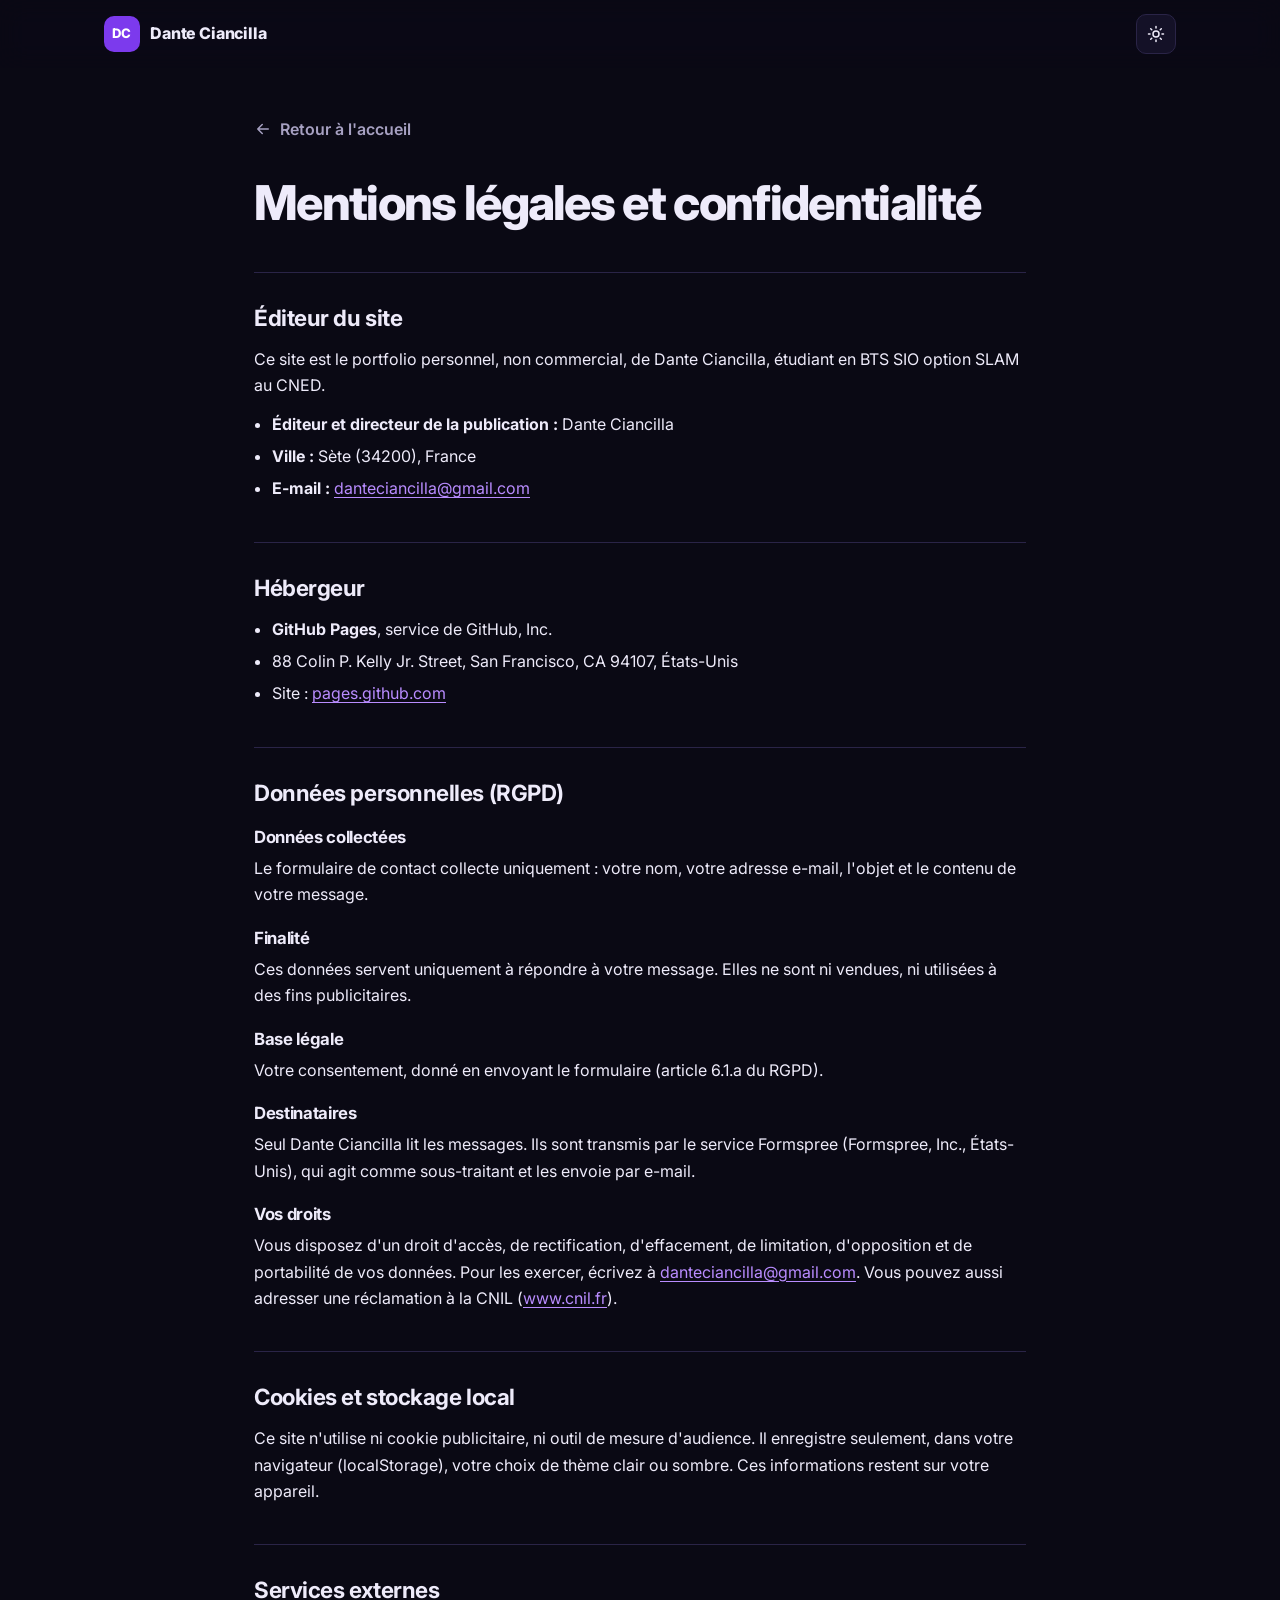
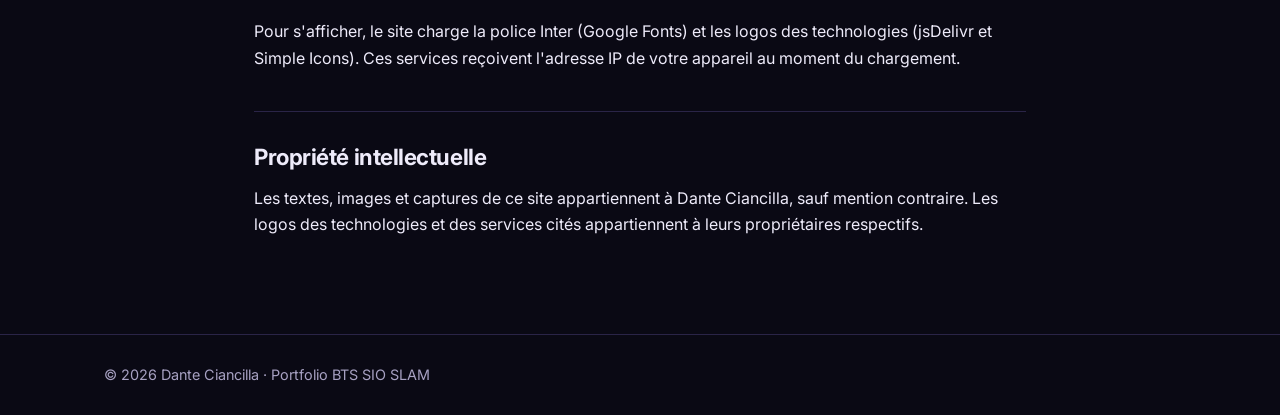
==== mentions-legales.html @ 562883ad "Première mise en ligne du portfolio Co-Authored-By: Claude Opus 5.5 <noreply@anthropic.com>" ====
<!DOCTYPE html>
<!--
  =====================================================================
  mentions-legales.html — Mentions légales et confidentialité
  ---------------------------------------------------------------------
  Les passages [À VÉRIFIER PAR DANTE] sont à contrôler et compléter.
  Ils portent la classe "is-placeholder" : ils sont MASQUÉS sur le site
  et listés dans la console du navigateur (F12). Une fois vérifiés,
  retirer « [À VÉRIFIER PAR DANTE] » et la classe "is-placeholder".
  =====================================================================
-->
<html lang="fr" data-theme="dark">
<head>
  <meta charset="UTF-8">
  <meta name="viewport" content="width=device-width, initial-scale=1">
  <title data-texte="legal.metaTitle">Mentions légales et confidentialité | Dante Ciancilla</title>
  <meta name="description" content="Mentions légales et politique de confidentialité du portfolio de Dante Ciancilla.">
  <meta name="robots" content="noindex">
  <meta name="color-scheme" content="dark light">
  <meta name="theme-color" id="theme-color" content="#0A0914">
  <link rel="icon" href="images/favicon.svg" type="image/svg+xml">

  <link rel="preconnect" href="https://fonts.googleapis.com">
  <link rel="preconnect" href="https://fonts.gstatic.com" crossorigin>
  <link rel="stylesheet" href="https://fonts.googleapis.com/css2?family=Inter:wght@400;500;600;700;800&display=swap">
  <link rel="stylesheet" href="style.css">

  <script>
    (function () {
      var root = document.documentElement;
      root.classList.add("js");

      var theme = null;
      try {
        theme = localStorage.getItem("theme");
      } catch (e) { /* localStorage bloqué : on garde le thème par défaut */ }

      // Pas de choix mémorisé : le mode sombre est utilisé par défaut
      if (theme !== "light" && theme !== "dark") {
        theme = "dark";
      }
      root.setAttribute("data-theme", theme);

      // Sécurité : si script.js ne se lance pas, on affiche quand même tout le contenu.
      setTimeout(function () {
        if (!root.classList.contains("js-ready")) {
          root.classList.remove("js");
        }
      }, 4000);
    })();
  </script>
  <script src="textes.js" defer></script>
  <script src="script.js" defer></script>
</head>

<body>
  <a class="skip-link" href="#contenu" data-texte="skip">Aller au contenu</a>

  <svg class="sprite" aria-hidden="true" focusable="false">
    <symbol id="i-sun" viewBox="0 0 24 24"><circle cx="12" cy="12" r="4"/><path d="M12 2v2M12 20v2M4.93 4.93l1.41 1.41M17.66 17.66l1.41 1.41M2 12h2M20 12h2M6.34 17.66l-1.41 1.41M19.07 4.93l-1.41 1.41"/></symbol>
    <symbol id="i-moon" viewBox="0 0 24 24"><path d="M21 12.79A9 9 0 1 1 11.21 3 7 7 0 0 0 21 12.79z"/></symbol>
    <symbol id="i-arrow-right" viewBox="0 0 24 24"><path d="M5 12h14M13 6l6 6-6 6"/></symbol>
  </svg>

  <header class="site-header">
    <div class="container header-inner">
      <a class="logo" href="index.html" data-texte-attr="aria-label:logo.label" aria-label="Dante Ciancilla – retour à l'accueil">
        <span class="logo__mark" aria-hidden="true">DC</span>
        <span class="logo__text">Dante Ciancilla</span>
      </a>
      <div class="header-actions header-actions--end">
        <button class="icon-btn theme-toggle" id="theme-toggle" type="button" aria-label="Activer le mode clair">
          <svg class="icon icon-moon" aria-hidden="true"><use href="#i-moon"></use></svg>
          <svg class="icon icon-sun" aria-hidden="true"><use href="#i-sun"></use></svg>
        </button>
      </div>
    </div>
  </header>

  <main class="detail legal" id="contenu">
    <div class="container container--narrow">
      <a class="back-link" href="index.html">
        <svg class="icon" aria-hidden="true"><use href="#i-arrow-right"></use></svg>
        <span data-texte="legal.back">Retour à l'accueil</span>
      </a>

      <h1 class="detail__title" data-texte="legal.title">Mentions légales et confidentialité</h1>

      <div>
        <p class="legal__updated is-placeholder">[À VÉRIFIER PAR DANTE] Dernière mise à jour : date de mise en ligne</p>

        <section class="detail-section">
          <h2>Éditeur du site</h2>
          <p>Ce site est le portfolio personnel, non commercial, de Dante Ciancilla, étudiant en BTS SIO option SLAM au CNED.</p>
          <ul class="legal__list">
            <li><strong>Éditeur et directeur de la publication :</strong> Dante Ciancilla</li>
            <li><strong>Ville :</strong> Sète (34200), France</li>
            <li><strong>E-mail :</strong> <a href="mailto:danteciancilla@gmail.com">danteciancilla@gmail.com</a></li>
          </ul>
          <p class="is-placeholder">[À VÉRIFIER PAR DANTE] Un particulier qui publie un site non professionnel peut ne pas afficher son adresse postale complète, à condition de l'avoir communiquée à l'hébergeur.</p>
        </section>

        <section class="detail-section">
          <h2>Hébergeur</h2>
          <ul class="legal__list">
            <li><strong>GitHub Pages</strong>, service de GitHub, Inc.</li>
            <li>88 Colin P. Kelly Jr. Street, San Francisco, CA 94107, États-Unis</li>
            <li>Site : <a href="https://pages.github.com" target="_blank" rel="noopener noreferrer">pages.github.com</a></li>
          </ul>
          <p class="is-placeholder">[À VÉRIFIER PAR DANTE] Adresse de l'hébergeur à confirmer sur https://docs.github.com/fr/site-policy</p>
        </section>

        <section class="detail-section" id="donnees">
          <h2>Données personnelles (RGPD)</h2>

          <h3>Données collectées</h3>
          <p>Le formulaire de contact collecte uniquement : votre nom, votre adresse e-mail, l'objet et le contenu de votre message.</p>

          <h3>Finalité</h3>
          <p>Ces données servent uniquement à répondre à votre message. Elles ne sont ni vendues, ni utilisées à des fins publicitaires.</p>

          <h3>Base légale</h3>
          <p>Votre consentement, donné en envoyant le formulaire (article 6.1.a du RGPD).</p>
          <p class="is-placeholder">[À VÉRIFIER PAR DANTE] Base légale à confirmer.</p>

          <h3>Destinataires</h3>
          <p>Seul Dante Ciancilla lit les messages. Ils sont transmis par le service Formspree (Formspree, Inc., États-Unis), qui agit comme sous-traitant et les envoie par e-mail.</p>
          <p class="is-placeholder">[À VÉRIFIER PAR DANTE] Conditions de Formspree à vérifier : https://formspree.io/legal/privacy-policy</p>

          <h3>Durée de conservation</h3>
          <p class="is-placeholder">[À VÉRIFIER PAR DANTE] Les messages sont conservés au maximum 12 mois après le dernier échange, puis supprimés.</p>

          <h3>Vos droits</h3>
          <p>Vous disposez d'un droit d'accès, de rectification, d'effacement, de limitation, d'opposition et de portabilité de vos données. Pour les exercer, écrivez à <a href="mailto:danteciancilla@gmail.com">danteciancilla@gmail.com</a>. Vous pouvez aussi adresser une réclamation à la CNIL (<a href="https://www.cnil.fr" target="_blank" rel="noopener noreferrer">www.cnil.fr</a>).</p>
        </section>

        <section class="detail-section">
          <h2>Cookies et stockage local</h2>
          <p>Ce site n'utilise ni cookie publicitaire, ni outil de mesure d'audience. Il enregistre seulement, dans votre navigateur (localStorage), votre choix de thème clair ou sombre. Ces informations restent sur votre appareil.</p>
        </section>

        <section class="detail-section">
          <h2>Services externes</h2>
          <p>Pour s'afficher, le site charge la police Inter (Google Fonts) et les logos des technologies (jsDelivr et Simple Icons). Ces services reçoivent l'adresse IP de votre appareil au moment du chargement.</p>
          <p class="is-placeholder">[À VÉRIFIER PAR DANTE] Liste des services externes à vérifier avant la mise en ligne.</p>
        </section>

        <section class="detail-section">
          <h2>Propriété intellectuelle</h2>
          <p>Les textes, images et captures de ce site appartiennent à Dante Ciancilla, sauf mention contraire. Les logos des technologies et des services cités appartiennent à leurs propriétaires respectifs.</p>
        </section>
      </div>

    </div>
  </main>

  <footer class="site-footer">
    <div class="container footer-inner">
      <p>© <span id="year">2026</span> Dante Ciancilla · <span data-texte="footer.text">Portfolio BTS SIO SLAM</span></p>
    </div>
  </footer>
</body>
</html>
---- style.css ----
/* =====================================================================
   style.css — Apparence du portfolio
   ---------------------------------------------------------------------
   Sommaire :
    1. Variables : couleurs (mode clair / sombre), tailles
    2. Base : police, liens, accessibilité
    3. Éléments communs : conteneur, sections, titres, boutons, badges
    4. En-tête et menu
    5. Accueil et chiffres clés
    6. Profil
    7. Projets
    8. Parcours (frise)
    9. Compétences
   10. Contact
   11. Pied de page, bouton « haut de page », message, fenêtre BTS
   12. Pages de détail (dossier projets/)
   13. Animations
   14. Responsive : tablette et mobile
   15. Animations réduites (préférence du système)
   16. Réalisations : vignettes cliquables, badges
   17. Compétences : logos
   18. Parcours : détails des formations
   19. Formulaire : erreurs, piège à robots, messages
   20. Page de détail d'une réalisation
   21. Mentions légales
   ===================================================================== */


/* =====================================================================
   1. VARIABLES
   Les couleurs sont rangées dans des « variables » (--nom).
   Pour le mode sombre, on change seulement les valeurs des variables.
   ===================================================================== */
:root {
  /* Couleurs — mode clair */
  --bg: #F7F9FC;              /* fond de la page */
  --surface: #FFFFFF;         /* fond des cartes */
  --surface-2: #EEF2F8;       /* fond léger (étiquettes, zones secondaires) */
  --text: #1F3A5F;            /* texte principal */
  --text-2: #5B6B82;          /* texte secondaire */
  --accent: #0891B2;          /* cyan : lignes, points, contours */
  --accent-strong: #0E7490;   /* cyan plus foncé : textes colorés (meilleur contraste sur fond clair) */
  --accent-fill: #0E7490;     /* fond des boutons principaux */
  --accent-hover: #155E75;    /* fond des boutons au survol */
  --on-accent: #FFFFFF;       /* texte posé sur un bouton coloré */
  --accent-soft: rgba(8, 145, 178, 0.10);
  --glow: rgba(8, 145, 178, 0.10);        /* halo décoratif de l'accueil */
  --border: #E1E7EF;
  --dot: rgba(31, 58, 95, 0.13);          /* points de la grille décorative */
  --header-bg: rgba(247, 249, 252, 0.82);
  --success: #15803D;
  --success-soft: rgba(21, 128, 61, 0.10);
  --danger: #B42318;                      /* messages d'erreur du formulaire */
  --danger-soft: rgba(180, 35, 24, 0.08);
  --placeholder-text: #8A5A00;            /* emplacements [À RÉDIGER] */
  --placeholder-bg: rgba(217, 164, 65, 0.09);
  --placeholder-border: #D9A441;

  --shadow-sm: 0 1px 2px rgba(31, 58, 95, 0.06);
  --shadow: 0 1px 2px rgba(31, 58, 95, 0.05), 0 8px 24px rgba(31, 58, 95, 0.07);
  --shadow-lg: 0 2px 6px rgba(31, 58, 95, 0.06), 0 20px 44px rgba(31, 58, 95, 0.13);

  /* Tailles */
  --radius: 18px;
  --radius-sm: 10px;
  --header-h: 68px;
  --container: 1120px;

  /* Police : Inter, sinon la police du système */
  --font: "Inter", system-ui, -apple-system, "Segoe UI", Roboto, "Helvetica Neue", Arial, sans-serif;

  /* Courbe d'animation douce (démarre vite, finit lentement) */
  --ease: cubic-bezier(0.2, 0.7, 0.2, 1);

  color-scheme: light;
}

/* Couleurs — mode sombre « violet électrique » (mode par défaut).
   Activé par l'attribut data-theme="dark" sur <html>. */
[data-theme="dark"] {
  --bg: #0A0914;              /* noir légèrement violet */
  --surface: #141127;         /* fond des cartes */
  --surface-2: #1C1836;
  --text: #EEEBFA;
  --text-2: #A7A1C2;
  --accent: #9F5BFF;          /* violet électrique : lignes, points, contours */
  --accent-strong: #B98CFF;   /* violet clair : textes colorés (lisible sur fond sombre) */
  --accent-fill: #7C3AED;     /* fond des boutons (texte blanc bien contrasté) */
  --accent-hover: #6D28D9;
  --on-accent: #FFFFFF;
  --accent-soft: rgba(159, 91, 255, 0.14);
  --glow: rgba(159, 91, 255, 0.24);
  --border: #2A2447;
  --dot: rgba(238, 235, 250, 0.08);
  --header-bg: rgba(10, 9, 20, 0.8);
  --success: #4ADE80;
  --success-soft: rgba(74, 222, 128, 0.12);
  --danger: #F97066;
  --danger-soft: rgba(249, 112, 102, 0.12);
  --placeholder-text: #F2C46D;
  --placeholder-bg: rgba(242, 196, 109, 0.07);
  --placeholder-border: #9C7A3A;

  --shadow-sm: 0 1px 2px rgba(0, 0, 0, 0.3);
  --shadow: 0 1px 2px rgba(0, 0, 0, 0.3), 0 8px 24px rgba(0, 0, 0, 0.25);
  --shadow-lg: 0 2px 6px rgba(0, 0, 0, 0.3), 0 20px 44px rgba(0, 0, 0, 0.45);

  color-scheme: dark;
}


/* =====================================================================
   2. BASE
   ===================================================================== */
*,
*::before,
*::after {
  box-sizing: border-box; /* la bordure et le padding sont compris dans la largeur */
}

html {
  scroll-behavior: smooth;                               /* défilement doux vers les ancres */
  scroll-padding-top: calc(var(--header-h) + 16px);      /* évite que le menu fixe cache les titres */
  -webkit-text-size-adjust: 100%;
}

body {
  margin: 0;
  font-family: var(--font);
  font-size: 1rem;
  line-height: 1.65;
  color: var(--text);
  background-color: var(--bg);
  -webkit-font-smoothing: antialiased;
  transition: background-color 0.3s ease, color 0.3s ease;
}

img,
svg {
  display: block;
  max-width: 100%;
}

h1, h2, h3, h4 {
  margin: 0;
  line-height: 1.2;
  letter-spacing: -0.02em;
}

p,
ul,
ol,
dl,
dd {
  margin: 0;
}

ul,
ol {
  padding: 0;
  list-style: none;
}

a {
  color: var(--accent-strong);
  text-underline-offset: 3px;
}

button {
  font: inherit;
  color: inherit;
}

/* L'attribut hidden doit toujours masquer l'élément (utilisé par les filtres) */
[hidden] {
  display: none !important;
}

/* Contour visible quand on navigue au clavier (touche Tab) */
:focus-visible {
  outline: 2px solid var(--accent);
  outline-offset: 3px;
  border-radius: 6px;
}

/* Texte caché à l'écran mais lu par les lecteurs d'écran */
.sr-only {
  position: absolute;
  width: 1px;
  height: 1px;
  padding: 0;
  margin: -1px;
  overflow: hidden;
  clip: rect(0, 0, 0, 0);
  white-space: nowrap;
  border: 0;
}

/* Lien « Aller au contenu » : visible seulement quand il reçoit le focus */
.skip-link {
  position: fixed;
  top: 12px;
  left: 12px;
  z-index: 100;
  padding: 10px 16px;
  border-radius: var(--radius-sm);
  background: var(--accent-fill);
  color: var(--on-accent);
  font-weight: 600;
  text-decoration: none;
  transform: translateY(-160%);
  transition: transform 0.2s ease;
}

.skip-link:focus {
  transform: translateY(0);
}

/* Bibliothèque d'icônes : invisible */
.sprite {
  position: absolute;
  width: 0;
  height: 0;
  overflow: hidden;
}

/* Style commun à toutes les icônes (traits arrondis, couleur du texte) */
.icon {
  width: 1.25em;
  height: 1.25em;
  flex-shrink: 0;
  fill: none;
  stroke: currentColor;
  stroke-width: 2;
  stroke-linecap: round;
  stroke-linejoin: round;
}

/* Emplacements [À RÉDIGER] / [À VÉRIFIER] : jamais affichés sur le site.
   La classe est ajoutée automatiquement par script.js (ou écrite dans le
   HTML) ; script.js liste ces emplacements dans la console (F12). */
.is-placeholder {
  display: none !important;
}


/* =====================================================================
   3. ÉLÉMENTS COMMUNS
   ===================================================================== */
.container {
  width: 100%;
  max-width: var(--container);
  margin: 0 auto;
  padding: 0 24px;
}

.section {
  padding: clamp(40px, 5vw, 64px) 0;
}

.section-head {
  max-width: 680px;
  margin-bottom: clamp(28px, 4vw, 40px);
}

/* Petit sur-titre en majuscules au-dessus des titres */
.eyebrow {
  display: inline-flex;
  align-items: center;
  gap: 10px;
  margin-bottom: 12px;
  font-size: 0.8rem;
  font-weight: 700;
  letter-spacing: 0.12em;
  text-transform: uppercase;
  color: var(--accent-strong);
}

.eyebrow::before {
  content: "";
  width: 24px;
  height: 2px;
  border-radius: 2px;
  background: var(--accent);
}

.section-title {
  font-size: clamp(2rem, 4.2vw, 2.75rem);
  font-weight: 800;
  letter-spacing: -0.03em;
}

.section-sub {
  margin-top: 10px;
  color: var(--text-2);
}

/* ---------- Boutons ---------- */
.btn {
  display: inline-flex;
  align-items: center;
  justify-content: center;
  gap: 0.55rem;
  min-height: 48px;
  padding: 0.75rem 1.25rem;
  border: 1px solid transparent;
  border-radius: 12px;
  font-size: 0.95rem;
  font-weight: 600;
  line-height: 1.2;
  text-decoration: none;
  cursor: pointer;
  transition: transform 0.2s var(--ease), background-color 0.2s, border-color 0.2s, color 0.2s, box-shadow 0.2s;
}

.btn .icon {
  width: 1.1em;
  height: 1.1em;
}

.btn--primary {
  background: var(--accent-fill);
  color: var(--on-accent);
  box-shadow: 0 8px 20px -10px var(--accent);
}

.btn--primary:hover {
  background: var(--accent-hover);
  transform: translateY(-2px);
  box-shadow: 0 12px 24px -10px var(--accent);
}

.btn--primary:hover .icon {
  transform: translateX(2px);
}

.btn--ghost {
  background: var(--surface);
  border-color: var(--border);
  color: var(--text);
}

.btn--ghost:hover {
  border-color: var(--accent);
  color: var(--accent-strong);
  transform: translateY(-2px);
}

.btn--block {
  width: 100%;
}

.btn .icon {
  transition: transform 0.2s var(--ease);
}

/* Bouton qui ressemble à un lien (ex. « En savoir plus sur le BTS ») */
.btn-link {
  display: inline-flex;
  align-items: center;
  gap: 8px;
  margin-top: 14px;
  padding: 4px 0;
  border: 0;
  background: none;
  color: var(--accent-strong);
  font-size: 0.92rem;
  font-weight: 600;
  cursor: pointer;
}

.btn-link:hover span {
  text-decoration: underline;
  text-underline-offset: 3px;
}

/* Bouton carré avec une seule icône */
.icon-btn {
  display: inline-grid;
  place-items: center;
  width: 40px;
  height: 40px;
  border: 1px solid var(--border);
  border-radius: var(--radius-sm);
  background: var(--surface);
  color: var(--text);
  cursor: pointer;
  transition: border-color 0.2s, color 0.2s, background-color 0.2s, transform 0.2s var(--ease);
}

.icon-btn:hover {
  border-color: var(--accent);
  color: var(--accent-strong);
}

.icon-btn .icon {
  width: 18px;
  height: 18px;
}

/* ---------- Badges de statut ---------- */
.status {
  display: inline-flex;
  align-items: center;
  gap: 6px;
  padding: 3px 10px;
  border-radius: 999px;
  font-size: 0.75rem;
  font-weight: 700;
  letter-spacing: 0.02em;
  white-space: nowrap;
}

.status::before {
  content: "";
  width: 6px;
  height: 6px;
  border-radius: 50%;
  background: currentColor;
}

.status--done {
  background: var(--success-soft);
  color: var(--success);
}

.status--progress {
  background: var(--accent-soft);
  color: var(--accent-strong);
}

.status--upcoming {
  border: 1px dashed var(--border);
  color: var(--text-2);
}

/* ---------- Étiquettes (technologies, dates) ---------- */
.tags,
.chips {
  display: flex;
  flex-wrap: wrap;
  gap: 8px;
}

.tag,
.chip {
  padding: 4px 11px;
  border: 1px solid var(--border);
  border-radius: 8px;
  background: var(--surface-2);
  color: var(--text);
  font-size: 0.82rem;
  font-weight: 600;
  line-height: 1.5;
}

.chip--date {
  font-variant-numeric: tabular-nums;
}


/* =====================================================================
   4. EN-TÊTE ET MENU
   ===================================================================== */
.site-header {
  position: fixed;
  top: 0;
  left: 0;
  right: 0;
  z-index: 50;
  height: var(--header-h);
  background: var(--header-bg);
  -webkit-backdrop-filter: saturate(160%) blur(14px);
  backdrop-filter: saturate(160%) blur(14px);
  border-bottom: 1px solid transparent;
  transition: border-color 0.3s, box-shadow 0.3s, background-color 0.3s;
}

/* Quand on a défilé : petite bordure et ombre (classe ajoutée par script.js) */
.site-header.is-scrolled {
  border-bottom-color: var(--border);
  box-shadow: var(--shadow-sm);
}

.header-inner {
  display: flex;
  align-items: center;
  gap: 20px;
  height: 100%;
}

.logo {
  display: inline-flex;
  align-items: center;
  gap: 10px;
  color: var(--text);
  font-weight: 800;
  letter-spacing: -0.01em;
  text-decoration: none;
}

.logo__mark {
  display: grid;
  place-items: center;
  width: 36px;
  height: 36px;
  border-radius: 10px;
  background: var(--accent-fill);
  color: var(--on-accent);
  font-size: 0.82rem;
  letter-spacing: 0.02em;
  transition: transform 0.3s var(--ease);
}

.logo:hover .logo__mark {
  transform: rotate(-6deg) scale(1.05);
}

.nav {
  margin-left: auto;
}

.nav__list {
  display: flex;
  gap: 2px;
}

.nav__link {
  position: relative;
  display: block;
  padding: 8px 12px;
  border-radius: 8px;
  color: var(--text-2);
  font-size: 0.93rem;
  font-weight: 500;
  text-decoration: none;
  transition: color 0.2s, background-color 0.2s;
}

.nav__link:hover {
  color: var(--text);
  background: var(--accent-soft);
}

/* Lien de la section actuellement à l'écran (classe ajoutée par script.js) */
.nav__link.is-active {
  color: var(--accent-strong);
  font-weight: 600;
}

.nav__link.is-active::after {
  content: "";
  position: absolute;
  left: 12px;
  right: 12px;
  bottom: 3px;
  height: 2px;
  border-radius: 2px;
  background: var(--accent);
}

.header-actions {
  display: flex;
  align-items: center;
  gap: 8px;
}

/* Bouton clair / sombre : on montre la lune en mode clair, le soleil en mode sombre */
.theme-toggle .icon-sun,
[data-theme="dark"] .theme-toggle .icon-moon {
  display: none;
}

[data-theme="dark"] .theme-toggle .icon-sun {
  display: block;
}

.theme-toggle:hover .icon {
  transform: rotate(-20deg);
}

.theme-toggle .icon {
  transition: transform 0.4s var(--ease);
}

/* Bouton hamburger : caché sur ordinateur */
.menu-toggle {
  display: none;
}

.menu-toggle .icon-close,
.menu-toggle[aria-expanded="true"] .icon-open {
  display: none;
}

.menu-toggle[aria-expanded="true"] .icon-close {
  display: block;
}


/* =====================================================================
   5. ACCUEIL ET CHIFFRES CLÉS
   ===================================================================== */
.hero {
  position: relative;
  isolation: isolate; /* les décorations (z-index -1) restent derrière le contenu de l'accueil */
  overflow: hidden;
  padding: calc(var(--header-h) + clamp(40px, 7vw, 88px)) 0 clamp(32px, 4vw, 48px);
}

/* Décoration : grille de points qui s'estompe sur les bords */
.hero::before {
  content: "";
  position: absolute;
  inset: 0;
  z-index: -1;
  background-image: radial-gradient(var(--dot) 1px, transparent 1px);
  background-size: 22px 22px;
  -webkit-mask-image: radial-gradient(ellipse 75% 65% at 50% 35%, #000 30%, transparent 78%);
  mask-image: radial-gradient(ellipse 75% 65% at 50% 35%, #000 30%, transparent 78%);
  pointer-events: none;
}

/* Décoration : halo cyan très léger en haut à droite */
.hero::after {
  content: "";
  position: absolute;
  top: -180px;
  right: -160px;
  z-index: -1;
  width: 620px;
  height: 620px;
  border-radius: 50%;
  background: radial-gradient(circle, var(--glow) 0%, transparent 65%);
  pointer-events: none;
}

.hero__grid {
  display: grid;
  grid-template-columns: minmax(0, 1.4fr) minmax(0, 0.75fr);
  align-items: center;
  gap: clamp(32px, 6vw, 72px);
}

.hero__title {
  font-size: clamp(2.75rem, 7.2vw, 4.75rem);
  font-weight: 800;
  line-height: 1.02;
  letter-spacing: -0.045em;
}

.hero__role {
  margin-top: 18px;
  font-size: clamp(1.15rem, 2.2vw, 1.45rem);
  font-weight: 700;
  letter-spacing: -0.01em;
}

.hero__sub {
  margin-top: 8px;
  color: var(--text-2);
  font-size: 1.02rem;
}

.hero__tagline {
  max-width: 560px;
  margin-top: 24px;
  font-size: 1.08rem;
}

.hero__actions {
  display: flex;
  flex-wrap: wrap;
  gap: 12px;
  margin-top: 32px;
}

/* Carte de droite avec la photo */
.hero__card {
  width: 100%;
  max-width: 360px;
  justify-self: end;
  padding: 14px;
  border: 1px solid var(--border);
  border-radius: 24px;
  background: var(--surface);
  box-shadow: var(--shadow-lg);
}

.hero__photo {
  overflow: hidden;
  aspect-ratio: 4 / 5;
  border-radius: 16px;
  background: var(--surface-2);
}

.hero__photo img {
  width: 100%;
  height: 100%;
  object-fit: cover;
  transition: transform 0.8s var(--ease);
}

.hero__card:hover .hero__photo img {
  transform: scale(1.03);
}

.hero__card-body {
  padding: 18px 8px 6px;
  text-align: center;
}

.hero__card-name {
  font-size: 1.15rem;
  font-weight: 800;
  letter-spacing: -0.01em;
}

.hero__card-role {
  color: var(--text-2);
  font-size: 0.9rem;
}

.hero__card-loc {
  display: inline-flex;
  align-items: center;
  gap: 6px;
  margin-top: 6px;
  color: var(--text-2);
  font-size: 0.88rem;
}

.hero__card-loc .icon {
  width: 15px;
  height: 15px;
}

/* Pastille « Stage recherché » avec un point qui pulse */
.availability {
  display: flex;
  align-items: center;
  justify-content: center;
  gap: 8px;
  width: fit-content;
  margin: 14px auto 0;
  padding: 6px 12px;
  border-radius: 999px;
  background: var(--accent-soft);
  color: var(--accent-strong);
  font-size: 0.82rem;
  font-weight: 700;
}

.availability__dot {
  position: relative;
  width: 8px;
  height: 8px;
  border-radius: 50%;
  background: var(--accent);
}

.availability__dot::after {
  content: "";
  position: absolute;
  inset: 0;
  border-radius: 50%;
  background: var(--accent);
  animation: pulse 2s ease-out infinite;
}

.hero__card-links {
  display: flex;
  justify-content: center;
  gap: 8px;
  margin-top: 16px;
}

/* Chiffres clés */
.stats {
  display: grid;
  grid-template-columns: repeat(4, minmax(0, 1fr));
  gap: 16px;
  margin-top: clamp(40px, 5vw, 56px);
}

.stat {
  position: relative;
  padding: 22px 22px 20px;
  border: 1px solid var(--border);
  border-radius: var(--radius);
  background: var(--surface);
  box-shadow: var(--shadow-sm);
  transition: transform 0.3s var(--ease), border-color 0.3s, box-shadow 0.3s;
}

.stat:hover {
  transform: translateY(-4px);
  border-color: var(--accent);
  box-shadow: var(--shadow);
}

.stat__icon {
  display: inline-grid;
  place-items: center;
  width: 38px;
  height: 38px;
  margin-bottom: 14px;
  border-radius: 10px;
  background: var(--accent-soft);
  color: var(--accent-strong);
}

.stat__icon .icon {
  width: 19px;
  height: 19px;
}

.stat__value {
  color: var(--accent-strong);
  font-size: clamp(2rem, 4vw, 2.6rem);
  font-weight: 800;
  line-height: 1;
  letter-spacing: -0.03em;
  font-variant-numeric: tabular-nums; /* chiffres de même largeur : le compteur ne « tremble » pas */
}

.stat__label {
  margin-top: 8px;
  color: var(--text-2);
  font-size: 0.9rem;
  line-height: 1.4;
}


/* =====================================================================
   6. PROFIL
   ===================================================================== */
.profile {
  display: grid;
  grid-template-columns: minmax(0, 1.15fr) minmax(0, 0.85fr);
  gap: clamp(28px, 5vw, 56px);
  align-items: start;
}

.profile__text {
  font-size: 1.06rem;
}

/* Paragraphes que Dante ajoutera dans profile.text */
.profile__text p + p,
.contact__text p + p,
.project__desc p + p,
.detail-section__text p + p {
  margin-top: 1em;
}

.profile__links {
  display: flex;
  flex-wrap: wrap;
  gap: 12px;
  margin-top: 28px;
}

.profile__side {
  display: grid;
  gap: 18px;
}

.info-card {
  padding: 24px;
  border: 1px solid var(--border);
  border-radius: var(--radius);
  background: var(--surface);
  box-shadow: var(--shadow-sm);
}

/* Carte mise en avant : barre cyan sur le côté gauche */
.info-card--accent {
  border-left: 4px solid var(--accent);
}

.info-card__head {
  display: flex;
  align-items: center;
  gap: 12px;
  margin-bottom: 14px;
}

.info-card__icon {
  display: inline-grid;
  place-items: center;
  width: 40px;
  height: 40px;
  border-radius: 10px;
  background: var(--accent-soft);
  color: var(--accent-strong);
  flex-shrink: 0;
}

.info-card__icon .icon {
  width: 20px;
  height: 20px;
}

.info-card__title {
  font-size: 1.05rem;
  font-weight: 700;
}

.info-card__name {
  font-size: 1.1rem;
  font-weight: 700;
}

.info-card__meta {
  display: flex;
  flex-wrap: wrap;
  align-items: center;
  gap: 8px 12px;
  margin-top: 6px;
  color: var(--text-2);
  font-size: 0.93rem;
}

/* Liste « intitulé : valeur » (recherche de stage, fenêtre BTS) */
.facts {
  display: grid;
  gap: 10px;
}

.facts__row {
  display: grid;
  grid-template-columns: 110px 1fr;
  gap: 12px;
  padding-bottom: 10px;
  border-bottom: 1px solid var(--border);
}

.facts__row:last-child {
  padding-bottom: 0;
  border-bottom: 0;
}

.facts dt {
  color: var(--text-2);
  font-size: 0.88rem;
  font-weight: 500;
}

.facts dd {
  font-size: 0.95rem;
  font-weight: 600;
}


/* =====================================================================
   7. PROJETS
   ===================================================================== */
.filters {
  display: inline-flex;
  flex-wrap: wrap;
  gap: 6px;
  margin-bottom: 40px;
  padding: 6px;
  border: 1px solid var(--border);
  border-radius: 14px;
  background: var(--surface);
}

.filter-btn {
  min-height: 40px;
  padding: 8px 18px;
  border: 0;
  border-radius: 10px;
  background: transparent;
  color: var(--text-2);
  font-size: 0.92rem;
  font-weight: 600;
  cursor: pointer;
  transition: background-color 0.25s, color 0.25s;
}

.filter-btn:hover {
  color: var(--text);
  background: var(--surface-2);
}

/* Filtre sélectionné (aria-pressed="true") */
.filter-btn[aria-pressed="true"] {
  background: var(--accent-fill);
  color: var(--on-accent);
}

.project-group + .project-group {
  margin-top: 56px;
}

.group-head {
  display: flex;
  flex-wrap: wrap;
  align-items: baseline;
  gap: 4px 14px;
  margin-bottom: 20px;
}

.group-title {
  font-size: 1.2rem;
  font-weight: 700;
}

.group-sub {
  color: var(--text-2);
  font-size: 0.93rem;
}

.projects-grid {
  display: grid;
  grid-template-columns: repeat(3, minmax(0, 1fr));
  gap: 24px;
}

/* Grilles à 2 colonnes : vignettes obligatoires et projets personnels */
.projects-grid--featured,
.projects-grid--two {
  grid-template-columns: repeat(2, minmax(0, 1fr));
}

.projects-grid--two .project__media {
  aspect-ratio: 2 / 1; /* même format que les captures (1200 x 600) */
}

/* Carte projet */
.project {
  display: flex;
  flex-direction: column;
  overflow: hidden;
  border: 1px solid var(--border);
  border-radius: var(--radius);
  background: var(--surface);
  box-shadow: var(--shadow-sm);
  transition: transform 0.35s var(--ease), box-shadow 0.35s, border-color 0.35s;
}

/* Effet au survol : la carte monte légèrement */
.project:hover {
  transform: translateY(-6px);
  border-color: var(--accent);
  box-shadow: var(--shadow-lg);
}

/* Zone d'image en haut de la carte (icône en attendant une capture) */
.project__media {
  position: relative;
  display: grid;
  place-items: center;
  aspect-ratio: 16 / 8;
  overflow: hidden;
  border-bottom: 1px solid var(--border);
  background:
    radial-gradient(var(--dot) 1px, transparent 1px) 0 0 / 16px 16px,
    linear-gradient(135deg, var(--surface-2), var(--surface));
  color: var(--text-2);
}

.project__media .icon {
  width: 46px;
  height: 46px;
  stroke-width: 1.5;
  transition: transform 0.5s var(--ease), color 0.3s;
}

.project:hover .project__media .icon {
  color: var(--accent-strong);
  transform: scale(1.1) rotate(-6deg);
}

.project__media img {
  width: 100%;
  height: 100%;
  object-fit: cover;
  transition: transform 0.6s var(--ease);
}

.project:hover .project__media img {
  transform: scale(1.04);
}

.project__body {
  display: flex;
  flex: 1;
  flex-direction: column;
  gap: 12px;
  padding: 22px;
}

.project__meta {
  display: flex;
  flex-wrap: wrap;
  align-items: center;
  justify-content: space-between;
  gap: 8px;
}

.project__date {
  color: var(--text-2);
  font-size: 0.85rem;
  font-weight: 600;
}

.project__type {
  margin-bottom: -6px;
  color: var(--text-2);
  font-size: 0.75rem;
  font-weight: 700;
  letter-spacing: 0.08em;
  text-transform: uppercase;
}

.project__title {
  font-size: 1.15rem;
  font-weight: 700;
  letter-spacing: -0.01em;
}

.project__stats {
  color: var(--accent-strong);
  font-size: 0.88rem;
  font-weight: 700;
}

.project__desc {
  color: var(--text-2);
  font-size: 0.95rem;
}

.project__desc strong {
  color: var(--text);
}

.project__links {
  display: flex;
  flex-wrap: wrap;
  gap: 8px 20px;
  margin-top: auto; /* pousse les liens en bas de la carte */
  padding-top: 6px;
}

.link-arrow {
  display: inline-flex;
  align-items: center;
  gap: 6px;
  color: var(--accent-strong);
  font-size: 0.92rem;
  font-weight: 700;
  text-decoration: none;
}

.link-arrow .icon {
  width: 16px;
  height: 16px;
  transition: transform 0.25s var(--ease);
}

.link-arrow:hover {
  text-decoration: underline;
}

.link-arrow:hover .icon {
  transform: translateX(3px);
}

/* Vignettes obligatoires (Atelier 2 et stage) : mises en valeur */
.project--featured {
  border-color: var(--accent);
  box-shadow: 0 0 0 1px var(--accent), var(--shadow);
}

.project--featured:hover {
  box-shadow: 0 0 0 1px var(--accent), var(--shadow-lg);
}

.project--featured .project__media {
  aspect-ratio: 16 / 6;
  background:
    radial-gradient(var(--dot) 1px, transparent 1px) 0 0 / 16px 16px,
    linear-gradient(135deg, var(--accent-soft), transparent 70%),
    var(--surface);
  color: var(--accent-strong);
}


/* =====================================================================
   8. PARCOURS (FRISE VERTICALE)
   Ordinateur : 3 colonnes  →  date | point | carte
   Mobile     : 2 colonnes  →  point | date + carte
   ===================================================================== */
.timeline {
  --date-col: 210px;   /* largeur de la colonne des dates */
  --dot-size: 60px;    /* taille des ronds */
  --col-gap: 32px;
  position: relative;
  max-width: 1040px;
  margin: 0 auto;
}

/* Ligne grise de fond. Sa position verticale exacte est calculée par script.js
   (du premier rond au dernier). */
.timeline__track {
  position: absolute;
  top: calc(var(--dot-size) / 2);
  bottom: calc(var(--dot-size) / 2);
  left: calc(var(--date-col) + var(--col-gap) + var(--dot-size) / 2 - 1px);
  width: 3px;
  overflow: hidden;
  border-radius: 3px;
  background: var(--border);
}

/* Partie cyan qui se remplit : script.js change son « scaleY » de 0 à 1 */
.timeline__fill {
  position: absolute;
  inset: 0;
  background: linear-gradient(to bottom, var(--accent), var(--accent-strong));
  transform: scaleY(0);
  transform-origin: top;
}

.timeline__item {
  position: relative;
  display: grid;
  grid-template-columns: var(--date-col) var(--dot-size) minmax(0, 1fr);
  grid-template-areas: "date dot card";
  column-gap: var(--col-gap);
  align-items: start;
}

.timeline__item + .timeline__item {
  margin-top: 44px;
}

.timeline__date {
  grid-area: date;
  padding-top: 16px;
  color: var(--text-2);
  font-size: 1.08rem;
  font-weight: 700;
  text-align: right;
  font-variant-numeric: tabular-nums;
  transition: color 0.4s;
}

.timeline__dot {
  grid-area: dot;
  position: relative;
  z-index: 1;
  display: grid;
  place-items: center;
  width: var(--dot-size);
  height: var(--dot-size);
  border: 2px solid var(--border);
  border-radius: 50%;
  background: var(--surface);
  color: var(--text-2);
  transition: border-color 0.4s, color 0.4s, box-shadow 0.4s, transform 0.4s var(--ease);
}

.timeline__dot .icon {
  width: 26px;
  height: 26px;
}

/* Étape atteinte par la ligne cyan (classe ajoutée par script.js) */
.timeline__item.is-active .timeline__dot {
  border-color: var(--accent);
  color: var(--accent-strong);
  box-shadow: 0 0 0 6px var(--accent-soft);
  transform: scale(1.06);
}

.timeline__item.is-active .timeline__date {
  color: var(--accent-strong);
}

.timeline__card {
  grid-area: card;
  padding: 28px 32px;
  border: 1px solid var(--border);
  border-radius: 20px;
  background: var(--surface);
  box-shadow: var(--shadow-sm);
  transition: border-color 0.4s, box-shadow 0.4s, transform 0.35s var(--ease);
}

.timeline__item.is-active .timeline__card {
  box-shadow: var(--shadow);
}

/* Effet au survol : la carte glisse légèrement vers la droite */
.timeline__card:hover {
  border-color: var(--accent);
  transform: translateX(6px);
}

.timeline__top {
  display: flex;
  flex-wrap: wrap;
  align-items: center;
  justify-content: space-between;
  gap: 8px 12px;
}

.timeline__title {
  font-size: 1.4rem;
  font-weight: 700;
  letter-spacing: -0.015em;
}

.timeline__sub {
  margin-top: 8px;
  color: var(--text-2);
  font-size: 1.05rem;
}

.timeline__card .btn-link {
  margin-top: 8px;
}


/* =====================================================================
   9. COMPÉTENCES
   ===================================================================== */
.skills-legend {
  display: flex;
  flex-wrap: wrap;
  align-items: center;
  gap: 10px;
  margin-bottom: 28px;
  color: var(--text-2);
  font-size: 0.9rem;
  font-weight: 600;
}

/* Les deux niveaux : « Utilisé en projet » et « En cours d'acquisition » */
.level {
  display: inline-flex;
  align-items: center;
  gap: 6px;
  padding: 3px 10px;
  border-radius: 999px;
  font-size: 0.75rem;
  font-weight: 700;
  white-space: nowrap;
}

.level::before {
  content: "";
  width: 7px;
  height: 7px;
  border-radius: 50%;
}

.level--used {
  background: var(--accent-soft);
  color: var(--accent-strong);
}

.level--used::before {
  background: var(--accent);
}

.level--learning {
  border: 1px dashed var(--border);
  color: var(--text-2);
}

.level--learning::before {
  border: 1.5px solid currentColor;
}

/* Mise en page : carte CV à gauche, cartes de compétences à droite */
.skills-layout {
  display: grid;
  grid-template-columns: minmax(0, 360px) minmax(0, 1fr);
  align-items: start;
  gap: 20px;
}

/* Grille des compétences sur 2 colonnes ; la dernière carte (Langues) prend toute la largeur */
.skills-grid {
  display: grid;
  grid-template-columns: repeat(2, minmax(0, 1fr));
  gap: 20px;
}

.skill-card:last-child {
  grid-column: 1 / -1;
}

.skill-card {
  padding: 24px;
  border: 1px solid var(--border);
  border-radius: var(--radius);
  background: var(--surface);
  box-shadow: var(--shadow-sm);
  transition: transform 0.35s var(--ease), border-color 0.35s, box-shadow 0.35s;
}

.skill-card:hover {
  transform: translateY(-4px);
  border-color: var(--accent);
  box-shadow: var(--shadow);
}

.skill-card__head {
  display: flex;
  align-items: center;
  gap: 12px;
  margin-bottom: 18px;
}

.skill-card__icon {
  display: inline-grid;
  place-items: center;
  width: 40px;
  height: 40px;
  border-radius: 10px;
  background: var(--accent-soft);
  color: var(--accent-strong);
}

.skill-card__icon .icon {
  width: 20px;
  height: 20px;
}

.skill-card__title {
  font-size: 1.1rem;
  font-weight: 700;
}

.skill-row + .skill-row {
  margin-top: 16px;
  padding-top: 16px;
  border-top: 1px solid var(--border);
}

.skill-row .level {
  margin-bottom: 10px;
}

.check-list,
.lang-list {
  display: grid;
  gap: 10px;
}

.check-list li {
  display: flex;
  align-items: center;
  gap: 10px;
  font-weight: 500;
}

.check-list .icon {
  width: 18px;
  height: 18px;
  color: var(--accent-strong);
}

.lang-list li {
  display: flex;
  align-items: center;
  justify-content: space-between;
  gap: 12px;
  padding: 10px 14px;
  border: 1px solid var(--border);
  border-radius: 10px;
  background: var(--surface-2);
  font-weight: 600;
}

.lang-level {
  padding: 2px 10px;
  border-radius: 999px;
  background: var(--accent-fill);
  color: var(--on-accent);
  font-size: 0.8rem;
  font-weight: 800;
}

/* ---------- Carte CV (à gauche des compétences) ---------- */
/* « sticky » : la carte reste visible pendant qu'on fait défiler les compétences */
.cv-card {
  position: sticky;
  top: calc(var(--header-h) + 20px);
  padding: 20px;
  border: 1px solid var(--border);
  border-radius: var(--radius);
  background: linear-gradient(160deg, var(--accent-soft), transparent 55%), var(--surface);
  box-shadow: var(--shadow-sm);
}

.cv-card__head {
  display: flex;
  align-items: center;
  gap: 12px;
  margin-bottom: 16px;
}

.cv-card__title {
  font-size: 1.1rem;
  font-weight: 700;
}

.cv-card__actions {
  display: grid;
  gap: 10px;
  margin-top: 18px;
}

/* L'aperçu : une feuille A4 bien droite */
.cv-preview {
  position: relative;
  display: block;
  width: 100%;
  padding: 0;
  overflow: hidden;
  border: 1px solid var(--border);
  border-radius: 10px;
  background: #FFFFFF;
  box-shadow: var(--shadow-lg);
  cursor: zoom-in;
  transition: transform 0.35s var(--ease), box-shadow 0.35s;
}

.cv-preview:hover,
.cv-preview:focus-visible {
  transform: translateY(-4px);
  box-shadow: 0 0 0 2px var(--accent), var(--shadow-lg);
}

.cv-preview img {
  width: 100%;
  height: auto;
  aspect-ratio: 210 / 297; /* format A4 */
  object-fit: cover;
  object-position: top;
}

/* Petite loupe en bas à droite de l'aperçu */
.cv-preview__zoom {
  position: absolute;
  right: 10px;
  bottom: 10px;
  display: grid;
  place-items: center;
  width: 40px;
  height: 40px;
  border-radius: 50%;
  background: var(--accent-fill);
  color: var(--on-accent);
  box-shadow: var(--shadow);
  transition: transform 0.3s var(--ease);
}

.cv-preview:hover .cv-preview__zoom {
  transform: scale(1.12);
}

.cv-preview__zoom .icon {
  width: 19px;
  height: 19px;
}


/* Fenêtre « CV en grand » */
.dialog.dialog--cv {
  width: min(880px, calc(100% - 24px));
}

.dialog--cv .dialog__inner {
  display: flex;
  flex-direction: column;
  max-height: calc(100vh - 40px);
  padding: 18px;
}

.dialog--cv .dialog__head {
  flex-wrap: wrap;
  margin-bottom: 14px;
}

.cv-full {
  min-height: 0;
  overflow: auto;
  border: 1px solid var(--border);
  border-radius: 12px;
  background: #FFFFFF;
}

.cv-full img {
  width: 100%;
  height: auto;
}

.btn--small {
  min-height: 40px;
  padding: 0.5rem 1rem;
  font-size: 0.88rem;
}


/* =====================================================================
   10. CONTACT
   ===================================================================== */
.contact {
  display: grid;
  grid-template-columns: minmax(0, 0.95fr) minmax(0, 1.05fr);
  gap: clamp(28px, 5vw, 56px);
  align-items: start;
}

.contact__text {
  margin-bottom: 24px;
  font-size: 1.05rem;
}

.contact-list {
  display: grid;
  gap: 12px;
}

.contact-item {
  display: flex;
  align-items: center;
  gap: 14px;
  padding: 16px 18px;
  border: 1px solid var(--border);
  border-radius: 14px;
  background: var(--surface);
  transition: border-color 0.3s, transform 0.3s var(--ease);
}

.contact-item:hover {
  border-color: var(--accent);
  transform: translateX(4px);
}

.contact-item__icon {
  display: inline-grid;
  place-items: center;
  width: 42px;
  height: 42px;
  border-radius: 10px;
  background: var(--accent-soft);
  color: var(--accent-strong);
  flex-shrink: 0;
}

.contact-item__icon .icon {
  width: 20px;
  height: 20px;
}

.contact-item__body {
  flex: 1;
  min-width: 0; /* permet au texte long de passer à la ligne */
}

.contact-item__label {
  color: var(--text-2);
  font-size: 0.8rem;
  font-weight: 600;
}

.contact-item__value {
  display: block;
  overflow-wrap: anywhere;
  color: var(--text);
  font-weight: 600;
  text-decoration: none;
}

a.contact-item__value:hover {
  color: var(--accent-strong);
  text-decoration: underline;
}

/* Bouton « Copier » */
.copy-btn {
  display: inline-flex;
  align-items: center;
  gap: 6px;
  min-height: 38px;
  padding: 6px 12px;
  border: 1px solid var(--border);
  border-radius: 10px;
  background: var(--surface-2);
  color: var(--text);
  font-size: 0.85rem;
  font-weight: 600;
  cursor: pointer;
  flex-shrink: 0;
  transition: border-color 0.2s, color 0.2s, background-color 0.2s;
}

.copy-btn:hover {
  border-color: var(--accent);
  color: var(--accent-strong);
}

.copy-btn .icon {
  width: 16px;
  height: 16px;
}

.copy-btn .icon-done,
.copy-btn.is-copied .icon-copy {
  display: none;
}

.copy-btn.is-copied .icon-done {
  display: block;
}

.copy-btn.is-copied {
  border-color: var(--success);
  background: var(--success-soft);
  color: var(--success);
}

/* Formulaire */
.contact-form {
  display: grid;
  gap: 16px;
  padding: clamp(22px, 3vw, 32px);
  border: 1px solid var(--border);
  border-radius: 20px;
  background: var(--surface);
  box-shadow: var(--shadow);
}

.contact-form__title {
  font-size: 1.2rem;
  font-weight: 700;
}

.form-row {
  display: grid;
  grid-template-columns: 1fr 1fr;
  gap: 16px;
}

.field {
  display: grid;
  gap: 6px;
}

.field label {
  font-size: 0.88rem;
  font-weight: 600;
}

.field input,
.field textarea {
  width: 100%;
  padding: 12px 14px;
  border: 1px solid var(--border);
  border-radius: 10px;
  background: var(--bg);
  color: var(--text);
  font: inherit;
  font-size: 0.97rem;
  transition: border-color 0.2s, box-shadow 0.2s;
}

.field textarea {
  min-height: 140px;
  resize: vertical;
}

.field input:focus,
.field textarea:focus {
  outline: none;
  border-color: var(--accent);
  box-shadow: 0 0 0 4px var(--accent-soft);
}

.form-note {
  color: var(--text-2);
  font-size: 0.83rem;
  text-align: center;
}

.form-status:empty {
  display: none;
}

.form-status {
  color: var(--success);
  font-size: 0.9rem;
  font-weight: 600;
  text-align: center;
}


/* =====================================================================
   11. PIED DE PAGE, HAUT DE PAGE, MESSAGE, FENÊTRE
   ===================================================================== */
.site-footer {
  padding: 28px 0;
  border-top: 1px solid var(--border);
  color: var(--text-2);
  font-size: 0.9rem;
}

.footer-inner {
  display: flex;
  flex-wrap: wrap;
  align-items: center;
  justify-content: space-between;
  gap: 16px;
}

.footer-links {
  display: flex;
  gap: 8px;
}

/* Bouton rond « retour en haut » */
.back-to-top {
  position: fixed;
  right: 20px;
  bottom: 20px;
  z-index: 40;
  display: grid;
  place-items: center;
  width: 46px;
  height: 46px;
  border-radius: 50%;
  background: var(--accent-fill);
  color: var(--on-accent);
  box-shadow: var(--shadow-lg);
  opacity: 0;
  visibility: hidden;
  transform: translateY(12px);
  transition: opacity 0.3s, visibility 0.3s, transform 0.3s var(--ease), background-color 0.2s;
}

.back-to-top.is-visible {
  opacity: 1;
  visibility: visible;
  transform: translateY(0);
}

.back-to-top:hover {
  background: var(--accent-hover);
}

/* Message temporaire en bas de l'écran */
.toast {
  position: fixed;
  left: 50%;
  bottom: 24px;
  z-index: 60;
  padding: 12px 18px;
  border: 1px solid var(--border);
  border-radius: 12px;
  background: var(--surface);
  color: var(--text);
  font-size: 0.92rem;
  font-weight: 600;
  box-shadow: var(--shadow-lg);
  opacity: 0;
  pointer-events: none;
  transform: translate(-50%, 16px);
  transition: opacity 0.3s, transform 0.3s var(--ease);
}

.toast:empty {
  display: none;
}

.toast.is-visible {
  opacity: 1;
  transform: translate(-50%, 0);
}

/* Fenêtre « En savoir plus sur le BTS » (balise <dialog>) */
.dialog {
  width: min(560px, calc(100% - 32px));
  padding: 0;
  border: 1px solid var(--border);
  border-radius: 20px;
  background: var(--surface);
  color: var(--text);
  box-shadow: var(--shadow-lg);
}

.dialog::backdrop {
  background: rgba(11, 18, 32, 0.55);
  -webkit-backdrop-filter: blur(4px);
  backdrop-filter: blur(4px);
}

.dialog[open] {
  animation: dialog-in 0.35s var(--ease);
}

.dialog__inner {
  padding: 26px;
}

.dialog__head {
  display: flex;
  align-items: center;
  gap: 12px;
  margin-bottom: 20px;
}

.dialog__title {
  flex: 1;
  font-size: 1.25rem;
  font-weight: 800;
}

.facts--dialog .facts__row {
  grid-template-columns: 130px 1fr;
}


/* =====================================================================
   12. PAGES DE DÉTAIL (projets/atelier2-mediatek86.html, projets/stage.html)
   ===================================================================== */
.detail {
  padding: calc(var(--header-h) + 48px) 0 96px;
}

.container--narrow {
  max-width: 820px;
}

.back-link {
  display: flex;
  width: fit-content;
  align-items: center;
  gap: 8px;
  margin-bottom: 32px;
  color: var(--text-2);
  font-weight: 600;
  text-decoration: none;
}

.back-link:hover {
  color: var(--accent-strong);
}

.back-link .icon {
  width: 18px;
  height: 18px;
  transform: rotate(180deg);
  transition: transform 0.25s var(--ease);
}

.back-link:hover .icon {
  transform: rotate(180deg) translateX(3px);
}

.detail__title {
  font-size: clamp(2rem, 5vw, 3rem);
  font-weight: 800;
  letter-spacing: -0.035em;
}

.detail__meta {
  display: flex;
  flex-wrap: wrap;
  align-items: center;
  gap: 10px 14px;
  margin-top: 18px;
  color: var(--text-2);
  font-weight: 600;
}

.detail__meta .tags {
  margin-left: 4px;
}

.notice {
  display: flex;
  align-items: flex-start;
  gap: 10px;
  margin-top: 28px;
  padding: 14px 16px;
  border: 1px solid var(--border);
  border-radius: 12px;
  background: var(--surface-2);
  color: var(--text-2);
  font-size: 0.92rem;
}

.notice .icon {
  width: 18px;
  height: 18px;
  margin-top: 2px;
  color: var(--accent-strong);
}

.detail-section {
  margin-top: 40px;
  padding-top: 32px;
  border-top: 1px solid var(--border);
}

.detail-section h2 {
  margin-bottom: 14px;
  font-size: 1.4rem;
  font-weight: 700;
}


/* =====================================================================
   13. ANIMATIONS
   ===================================================================== */

/* Apparition : fondu + glissement vers le haut.
   On utilise la propriété « translate » (et pas « transform ») pour ne pas
   gêner l'effet de survol des cartes, qui utilise « transform ». */
@keyframes reveal-up {
  from {
    opacity: 0;
    translate: 0 28px;
  }
  to {
    opacity: 1;
    translate: 0 0;
  }
}

@keyframes pulse {
  0%   { transform: scale(1);   opacity: 0.7; }
  100% { transform: scale(2.8); opacity: 0; }
}

@keyframes dialog-in {
  from { opacity: 0; translate: 0 16px; scale: 0.97; }
  to   { opacity: 1; translate: 0 0;    scale: 1; }
}

/* Accueil : les éléments apparaissent l'un après l'autre au chargement.
   --i (dans le HTML) donne l'ordre : chaque élément attend 90 ms de plus. */
.js .hero-anim {
  animation: reveal-up 0.9s var(--ease) both;
  animation-delay: calc(var(--i, 0) * 90ms + 80ms);
}

/* Sections suivantes : cachées au départ, puis révélées par script.js
   (classe .is-visible) quand elles arrivent à l'écran.
   --d = petit délai pour l'effet « en cascade ». */
.js .reveal {
  opacity: 0;
}

.js .reveal.is-visible {
  animation: reveal-up 0.8s var(--ease) var(--d, 0s) both;
}


/* =====================================================================
   14. RESPONSIVE
   ===================================================================== */

/* ---------- Tablette et petits écrans (moins de 1000 px) ---------- */
@media (max-width: 999px) {
  .projects-grid {
    grid-template-columns: repeat(2, minmax(0, 1fr));
  }

  .stats {
    grid-template-columns: repeat(2, minmax(0, 1fr));
  }

  /* Carte CV au-dessus des compétences : aperçu à gauche, boutons à droite */
  .skills-layout {
    grid-template-columns: 1fr;
  }

  .cv-card {
    position: static;
    display: grid;
    grid-template-columns: 200px minmax(0, 1fr);
    grid-template-areas:
      "preview head"
      "preview actions";
    align-content: start;
    column-gap: 24px;
  }

  .cv-card__head    { grid-area: head; align-self: end; }
  .cv-preview       { grid-area: preview; }
  .cv-card__actions { grid-area: actions; align-self: start; max-width: 320px; margin-top: 0; }
}

/* ---------- Menu hamburger (moins de 900 px) ---------- */
@media (max-width: 899px) {
  .menu-toggle {
    display: inline-grid;
  }

  .header-actions {
    margin-left: auto;
  }

  /* Le menu devient un panneau qui descend sous l'en-tête */
  .nav {
    position: fixed;
    top: var(--header-h);
    left: 0;
    right: 0;
    margin: 0;
    padding: 12px 20px 22px;
    border-bottom: 1px solid var(--border);
    background: var(--surface);
    box-shadow: var(--shadow-lg);
    opacity: 0;
    visibility: hidden; /* caché : on ne peut pas y accéder au clavier */
    transform: translateY(-10px);
    transition: opacity 0.25s, transform 0.3s var(--ease), visibility 0.3s;
  }

  .nav.is-open {
    opacity: 1;
    visibility: visible;
    transform: translateY(0);
  }

  .nav__list {
    flex-direction: column;
    gap: 4px;
  }

  .nav__link {
    padding: 13px 14px;
    font-size: 1.05rem;
  }

  .nav__link.is-active::after {
    top: 12px;
    bottom: 12px;
    left: 0;
    right: auto;
    width: 3px;
    height: auto;
  }

  .hero__grid {
    grid-template-columns: 1fr;
  }

  /* Sur mobile, la carte photo passe au-dessus du texte, en plus petit */
  .hero__card {
    order: -1;
    display: grid;
    grid-template-columns: 132px 1fr;
    align-items: center;
    gap: 18px;
    max-width: 520px;
    justify-self: start;
  }

  .hero__photo {
    aspect-ratio: 1 / 1;
  }

  .hero__card-body {
    padding: 0;
    text-align: left;
  }

  .availability {
    margin: 10px 0 0;
  }

  .hero__card-links {
    justify-content: flex-start;
    margin-top: 12px;
  }

  .profile,
  .contact {
    grid-template-columns: 1fr;
  }
}

/* ---------- Mobile (moins de 640 px) ---------- */
@media (max-width: 639px) {
  .container {
    padding: 0 16px;
  }

  .logo__text {
    display: none;
  }

  .projects-grid,
  .projects-grid--featured,
  .projects-grid--two {
    grid-template-columns: 1fr;
  }

  .stats {
    gap: 12px;
  }

  .stat {
    padding: 18px 16px 16px;
  }

  .hero__actions .btn {
    flex: 1 1 100%;
  }

  .hero__card {
    grid-template-columns: 96px 1fr;
    gap: 14px;
    padding: 12px;
  }

  .skills-grid {
    grid-template-columns: 1fr;
  }

  .form-row {
    grid-template-columns: 1fr;
  }

  /* Carte CV : tout l'un sous l'autre */
  .cv-card {
    grid-template-columns: 1fr;
    grid-template-areas:
      "head"
      "preview"
      "actions";
  }

  .cv-preview {
    max-width: 280px;
    justify-self: center;
  }

  .cv-card__actions {
    max-width: none;
    margin-top: 16px;
  }

  .filters {
    display: flex;
  }

  .filter-btn {
    flex: 1;
    padding: 8px 10px;
  }

  .contact-item {
    flex-wrap: wrap;
  }

  .facts__row {
    grid-template-columns: 1fr;
    gap: 2px;
  }

  /* Frise sur 2 colonnes : point | date + carte */
  .timeline {
    --dot-size: 46px;
    --col-gap: 16px;
  }

  .timeline__item + .timeline__item {
    margin-top: 32px;
  }

  .timeline__dot .icon {
    width: 21px;
    height: 21px;
  }

  .timeline__card {
    padding: 20px 22px;
  }

  .timeline__title {
    font-size: 1.18rem;
  }

  .timeline__sub {
    font-size: 0.97rem;
  }

  .timeline__track {
    left: calc(var(--dot-size) / 2 - 1px);
  }

  .timeline__item {
    grid-template-columns: var(--dot-size) minmax(0, 1fr);
    grid-template-areas:
      "dot date"
      "dot card";
  }

  .timeline__date {
    padding-top: 12px;
    padding-bottom: 10px;
    font-size: 1rem;
    text-align: left;
  }
}


/* =====================================================================
   15. ANIMATIONS RÉDUITES
   Si l'utilisateur a demandé moins d'animations dans son système,
   on les désactive et on affiche tout directement.
   ===================================================================== */
@media (prefers-reduced-motion: reduce) {
  html {
    scroll-behavior: auto;
  }

  *,
  *::before,
  *::after {
    animation-duration: 0.01ms !important;
    animation-iteration-count: 1 !important;
    animation-delay: 0s !important;
    transition-duration: 0.01ms !important;
  }

  .js .reveal,
  .js .hero-anim {
    opacity: 1;
    animation: none !important;
  }

  .availability__dot::after {
    display: none;
  }
}


/* =====================================================================
   16. RÉALISATIONS : VIGNETTES CLIQUABLES, BADGES
   ===================================================================== */

/* Toute la vignette est cliquable : le lien du titre s'étend sur la carte */
.project {
  position: relative;
}

.project__link {
  color: inherit;
  text-decoration: none;
}

.project__link::after {
  content: "";
  position: absolute;
  inset: 0;
  z-index: 1;
  border-radius: var(--radius);
}

.project__link:focus-visible {
  outline: none;
}

.project__link:focus-visible::after {
  outline: 2px solid var(--accent);
  outline-offset: -2px;
}

/* Les liens externes restent cliquables au-dessus du lien de la carte */
.project__links a,
.project__links .link-missing {
  position: relative;
  z-index: 2;
}

.project:hover .link-arrow--detail .icon {
  transform: translateX(3px);
}

/* Lien pas encore disponible */
.link-missing {
  display: inline-flex;
  align-items: center;
  padding: 4px 10px;
  border: 1px dashed var(--border);
  border-radius: 8px;
  color: var(--text-2);
  font-size: 0.88rem;
  font-weight: 600;
}

/* Badges des compétences du bloc 1 (codes courts : B1.3…) */
.comp-badges {
  display: flex;
  flex-wrap: wrap;
  gap: 6px;
}

.comp-badge {
  display: inline-flex;
  align-items: center;
  padding: 2px 8px;
  border: 1px solid var(--accent);
  border-radius: 6px;
  background: var(--accent-soft);
  color: var(--accent-strong);
  font-size: 0.75rem;
  font-weight: 700;
  letter-spacing: 0.02em;
  white-space: nowrap;
  font-variant-numeric: tabular-nums;
}

.projects-root .project-group + .project-group {
  margin-top: 56px;
}

.noscript-note {
  padding: 16px;
  border: 1px dashed var(--border);
  border-radius: var(--radius-sm);
  color: var(--text-2);
}



/* =====================================================================
   17. COMPÉTENCES : LOGOS
   Les logos sont posés sur une petite tuile blanche : ils restent
   lisibles en mode clair comme en mode sombre (ex. logo GitHub noir).
   ===================================================================== */
.chip--logo {
  display: inline-flex;
  align-items: center;
  gap: 8px;
  padding: 4px 10px 4px 4px;
}

.chip__logo {
  display: inline-grid;
  place-items: center;
  flex-shrink: 0;
  width: 26px;
  height: 26px;
  padding: 3px;
  border-radius: 6px;
  background: #FFFFFF;
  color: #1F3A5F;
  object-fit: contain;
}

.chip__logo .icon {
  width: 16px;
  height: 16px;
}

.check-list--spaced {
  margin-top: 16px;
  padding-top: 16px;
  border-top: 1px solid var(--border);
}


/* =====================================================================
   18. PARCOURS : DÉTAILS DES FORMATIONS
   ===================================================================== */
.timeline__full {
  margin-top: 8px;
  color: var(--text);
  font-size: 0.98rem;
  font-weight: 500;
}

.timeline__place {
  display: flex;
  align-items: center;
  gap: 6px;
  margin-top: 8px;
  color: var(--text-2);
  font-size: 0.93rem;
}

.timeline__place .icon {
  width: 16px;
  height: 16px;
}

.timeline__text,
.timeline__mention {
  margin-top: 14px;
}


/* =====================================================================
   19. FORMULAIRE : ERREURS, PIÈGE À ROBOTS, MESSAGES
   ===================================================================== */
.field__error {
  color: var(--danger);
  font-size: 0.83rem;
  font-weight: 600;
}

.field__error:empty {
  display: none;
}

.field input[aria-invalid="true"],
.field textarea[aria-invalid="true"] {
  border-color: var(--danger);
  box-shadow: 0 0 0 3px var(--danger-soft);
}

/* Champ piège pour les robots : sorti de l'écran (invisible pour un humain) */
.hp-field {
  position: absolute;
  left: -9999px;
  width: 1px;
  height: 1px;
  overflow: hidden;
}

.form-note a {
  color: var(--accent-strong);
  font-weight: 600;
}

.form-status--success,
.form-status--error {
  padding: 12px 14px;
  border-radius: var(--radius-sm);
  text-align: left;
}

.form-status--success {
  background: var(--success-soft);
  color: var(--success);
}

.form-status--error {
  background: var(--danger-soft);
  color: var(--danger);
}

button[disabled] {
  cursor: wait;
  opacity: 0.7;
}


/* =====================================================================
   20. PAGE DE DÉTAIL D'UNE RÉALISATION (realisation.html)
   ===================================================================== */
.header-actions--end {
  margin-left: auto;
}

.container--detail {
  max-width: 980px;
}

.detail__date {
  color: var(--text-2);
}

.detail__stats {
  margin-top: 14px;
}

.detail__tags {
  margin-top: 16px;
}

.detail-section h3 {
  margin: 20px 0 8px;
  font-size: 1.05rem;
  font-weight: 700;
}

.detail__empty {
  color: var(--text-2);
}

.detail__links {
  display: flex;
  flex-wrap: wrap;
  gap: 12px 24px;
}

.detail__bloc {
  margin-bottom: 16px;
  color: var(--text-2);
  font-size: 0.93rem;
}

/* Étapes du projet (ex. MediaTek86) */
.steps {
  display: grid;
  gap: 14px;
}

.step {
  display: grid;
  grid-template-columns: 40px minmax(0, 1fr);
  gap: 16px;
  padding: 18px;
  border: 1px solid var(--border);
  border-radius: var(--radius);
  background: var(--surface);
}

.step__number {
  display: grid;
  place-items: center;
  width: 40px;
  height: 40px;
  border-radius: 50%;
  background: var(--accent-fill);
  color: var(--on-accent);
  font-weight: 800;
}

.step__title {
  margin-bottom: 8px;
  font-size: 1.02rem;
  font-weight: 700;
}

/* Vidéo */
.video-frame {
  overflow: hidden;
  aspect-ratio: 16 / 9;
  border: 1px solid var(--border);
  border-radius: var(--radius);
  background: var(--surface-2);
}

.video-frame iframe,
.video-frame video {
  width: 100%;
  height: 100%;
  border: 0;
}

.video-frame--empty {
  display: grid;
  place-content: center;
  justify-items: center;
  gap: 10px;
  border-style: dashed;
  color: var(--text-2);
  font-weight: 600;
}

.video-frame--empty .icon {
  width: 44px;
  height: 44px;
  stroke-width: 1.5;
}

/* Galerie de captures */
.gallery {
  display: grid;
  grid-template-columns: repeat(auto-fill, minmax(260px, 1fr));
  gap: 16px;
}

.gallery__item {
  margin: 0;
}

.gallery__button {
  display: block;
  width: 100%;
  padding: 0;
  overflow: hidden;
  border: 1px solid var(--border);
  border-radius: var(--radius-sm);
  background: var(--surface-2);
  cursor: zoom-in;
  transition: border-color 0.25s, transform 0.3s var(--ease);
}

.gallery__button:hover {
  border-color: var(--accent);
  transform: translateY(-3px);
}

.gallery__item img {
  width: 100%;
  height: auto;
  aspect-ratio: 16 / 9;
  object-fit: cover;
}

.gallery__item--empty img {
  border: 1px dashed var(--border);
  border-radius: var(--radius-sm);
}

.gallery__item figcaption {
  margin-top: 8px;
  color: var(--text-2);
  font-size: 0.88rem;
}

/* Fenêtre « capture en grand » */
.lightbox__frame img {
  width: 100%;
  height: auto;
}

/* Liste des compétences du bloc 1 couvertes */
.comp-list {
  display: grid;
  gap: 14px;
}

.comp-list__group {
  padding: 16px 18px;
  border: 1px solid var(--border);
  border-radius: var(--radius);
  background: var(--surface);
}

.comp-list__title {
  display: flex;
  align-items: center;
  gap: 10px;
  font-weight: 700;
}

.comp-list__items {
  display: grid;
  gap: 8px;
  margin-top: 12px;
}

.comp-list__items li {
  display: flex;
  align-items: flex-start;
  gap: 8px;
  color: var(--text-2);
}

.comp-list__items .icon {
  width: 18px;
  height: 18px;
  margin-top: 3px;
  color: var(--accent-strong);
}


/* =====================================================================
   21. MENTIONS LÉGALES
   ===================================================================== */

.legal__updated {
  margin-top: 14px;
  color: var(--text-2);
}

.legal__list {
  display: grid;
  gap: 6px;
  margin: 12px 0;
  padding-left: 18px;
  list-style: disc;
}

.legal .detail-section p + p {
  margin-top: 10px;
}

/* Emplacement à vérifier au milieu d'une phrase */
.is-placeholder.is-placeholder--inline {
  display: inline;
  padding: 2px 6px;
}


/* ---------- Responsive des ajouts ---------- */
@media (max-width: 639px) {
  .filter-btn {
    flex: 1 1 auto;
  }

  .step {
    grid-template-columns: 1fr;
  }
}


/* =====================================================================
   22. PROJETS « À VENIR » : PÉRIODE PRÉVUE, PROGRAMME, LIEN DÉSACTIVÉ
   ===================================================================== */
.planned {
  display: grid;
  gap: 8px;
}

/* « Réalisation prévue en … » */
.planned__when {
  width: fit-content;
  padding: 4px 10px;
  border-radius: 8px;
  background: var(--accent-soft);
  color: var(--accent-strong);
  font-size: 0.85rem;
  font-weight: 700;
}

/* « Contexte : … » et « Au programme : … » */
.planned__line {
  color: var(--text-2);
  font-size: 0.9rem;
  line-height: 1.55;
}

.planned__line strong {
  color: var(--text);
  font-weight: 700;
}

/* Carte « À venir » : pas cliquable, donc elle ne monte pas au survol */
.project--upcoming:hover {
  transform: none;
}

/* « Voir le détail » désactivé tant que la réalisation est à venir */
.link-arrow--detail.is-disabled {
  position: relative;
  z-index: 2;
  color: var(--text-2);
  opacity: 0.55;
  cursor: not-allowed;
}

.project:hover .link-arrow--detail.is-disabled .icon {
  transform: none;
}

/* Page de détail d'un projet à venir */
.detail__planned {
  margin-top: 24px;
  padding: 18px 20px;
  border: 1px solid var(--border);
  border-radius: var(--radius);
  background: var(--surface);
}
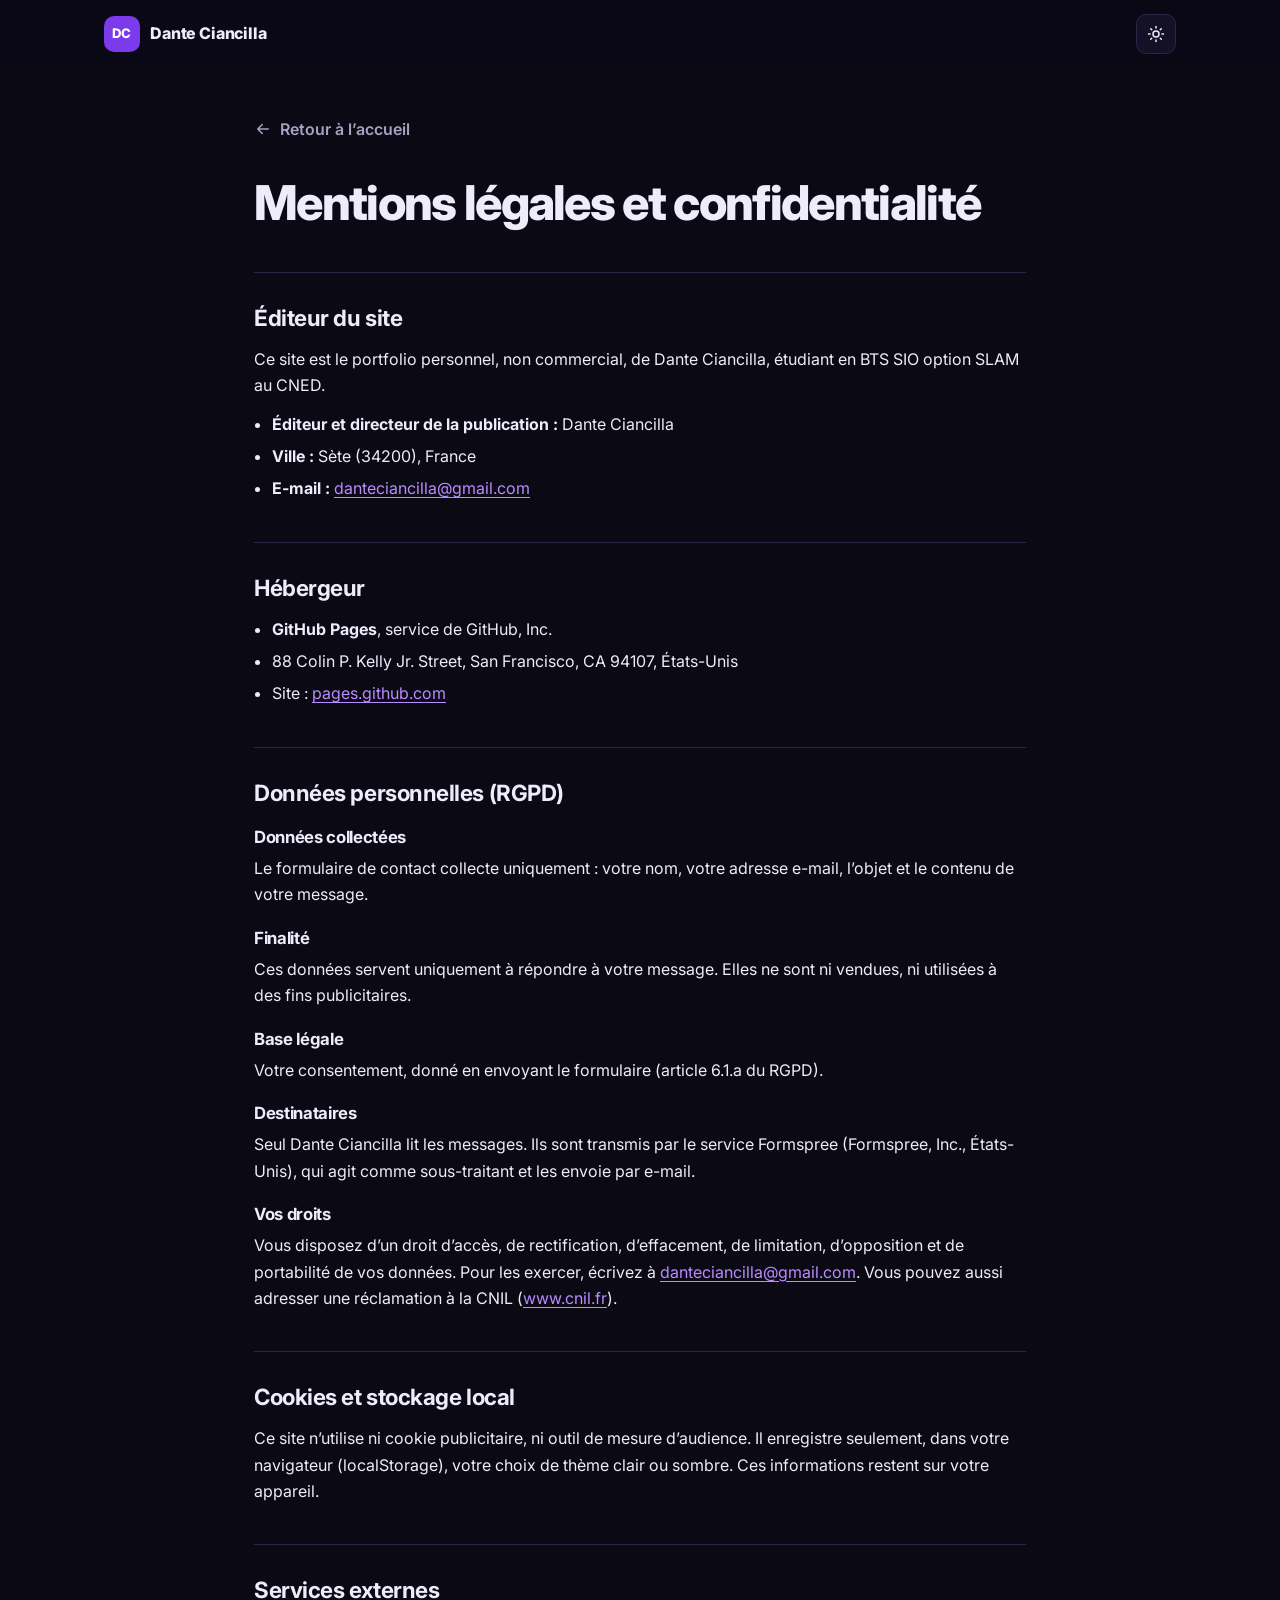
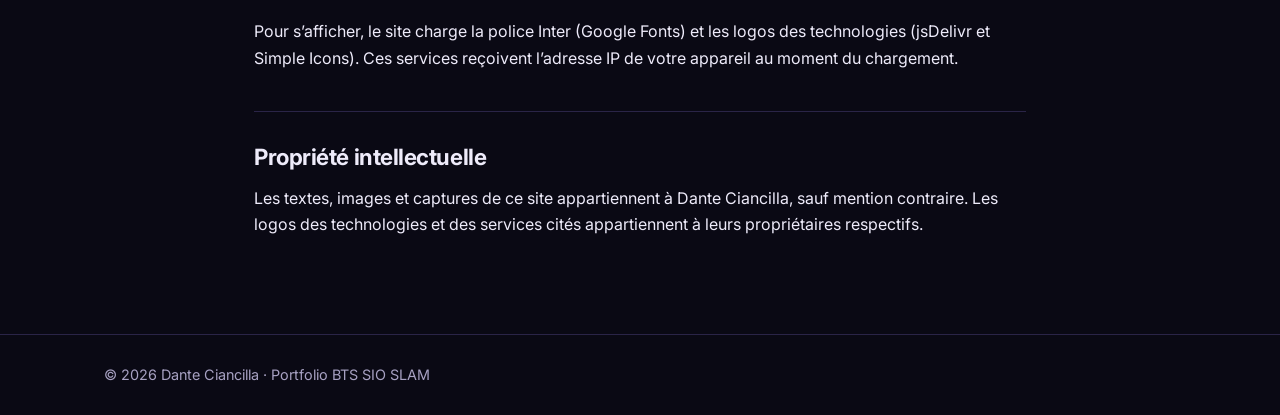
==== commit 8171029c: "Corrections après relecture : accroche, parcours, contact, temps des verbes, apostrophes Co-Authored" ====
--- a/mentions-legales.html
+++ b/mentions-legales.html
@@ -23,7 +23,7 @@
   <link rel="preconnect" href="https://fonts.googleapis.com">
   <link rel="preconnect" href="https://fonts.gstatic.com" crossorigin>
   <link rel="stylesheet" href="https://fonts.googleapis.com/css2?family=Inter:wght@400;500;600;700;800&display=swap">
-  <link rel="stylesheet" href="style.css">
+  <link rel="stylesheet" href="style.css?v=202611062009">
 
   <script>
     (function () {
@@ -49,8 +49,8 @@
       }, 4000);
     })();
   </script>
-  <script src="textes.js" defer></script>
-  <script src="script.js" defer></script>
+  <script src="textes.js?v=202611062009" defer></script>
+  <script src="script.js?v=202611062009" defer></script>
 </head>
 
 <body>
@@ -64,7 +64,7 @@
 
   <header class="site-header">
     <div class="container header-inner">
-      <a class="logo" href="index.html" data-texte-attr="aria-label:logo.label" aria-label="Dante Ciancilla – retour à l'accueil">
+      <a class="logo" href="index.html" data-texte-attr="aria-label:logo.label" aria-label="Dante Ciancilla – retour à l’accueil">
         <span class="logo__mark" aria-hidden="true">DC</span>
         <span class="logo__text">Dante Ciancilla</span>
       </a>
@@ -81,7 +81,7 @@
     <div class="container container--narrow">
       <a class="back-link" href="index.html">
         <svg class="icon" aria-hidden="true"><use href="#i-arrow-right"></use></svg>
-        <span data-texte="legal.back">Retour à l'accueil</span>
+        <span data-texte="legal.back">Retour à l’accueil</span>
       </a>
 
       <h1 class="detail__title" data-texte="legal.title">Mentions légales et confidentialité</h1>
@@ -97,7 +97,7 @@
             <li><strong>Ville :</strong> Sète (34200), France</li>
             <li><strong>E-mail :</strong> <a href="mailto:danteciancilla@gmail.com">danteciancilla@gmail.com</a></li>
           </ul>
-          <p class="is-placeholder">[À VÉRIFIER PAR DANTE] Un particulier qui publie un site non professionnel peut ne pas afficher son adresse postale complète, à condition de l'avoir communiquée à l'hébergeur.</p>
+          <p class="is-placeholder">[À VÉRIFIER PAR DANTE] Un particulier qui publie un site non professionnel peut ne pas afficher son adresse postale complète, à condition de l’avoir communiquée à l’hébergeur.</p>
         </section>
 
         <section class="detail-section">
@@ -107,14 +107,14 @@
             <li>88 Colin P. Kelly Jr. Street, San Francisco, CA 94107, États-Unis</li>
             <li>Site : <a href="https://pages.github.com" target="_blank" rel="noopener noreferrer">pages.github.com</a></li>
           </ul>
-          <p class="is-placeholder">[À VÉRIFIER PAR DANTE] Adresse de l'hébergeur à confirmer sur https://docs.github.com/fr/site-policy</p>
+          <p class="is-placeholder">[À VÉRIFIER PAR DANTE] Adresse de l’hébergeur à confirmer sur https://docs.github.com/fr/site-policy</p>
         </section>
 
         <section class="detail-section" id="donnees">
           <h2>Données personnelles (RGPD)</h2>
 
           <h3>Données collectées</h3>
-          <p>Le formulaire de contact collecte uniquement : votre nom, votre adresse e-mail, l'objet et le contenu de votre message.</p>
+          <p>Le formulaire de contact collecte uniquement : votre nom, votre adresse e-mail, l’objet et le contenu de votre message.</p>
 
           <h3>Finalité</h3>
           <p>Ces données servent uniquement à répondre à votre message. Elles ne sont ni vendues, ni utilisées à des fins publicitaires.</p>
@@ -131,17 +131,17 @@
           <p class="is-placeholder">[À VÉRIFIER PAR DANTE] Les messages sont conservés au maximum 12 mois après le dernier échange, puis supprimés.</p>
 
           <h3>Vos droits</h3>
-          <p>Vous disposez d'un droit d'accès, de rectification, d'effacement, de limitation, d'opposition et de portabilité de vos données. Pour les exercer, écrivez à <a href="mailto:danteciancilla@gmail.com">danteciancilla@gmail.com</a>. Vous pouvez aussi adresser une réclamation à la CNIL (<a href="https://www.cnil.fr" target="_blank" rel="noopener noreferrer">www.cnil.fr</a>).</p>
+          <p>Vous disposez d’un droit d’accès, de rectification, d’effacement, de limitation, d’opposition et de portabilité de vos données. Pour les exercer, écrivez à <a href="mailto:danteciancilla@gmail.com">danteciancilla@gmail.com</a>. Vous pouvez aussi adresser une réclamation à la CNIL (<a href="https://www.cnil.fr" target="_blank" rel="noopener noreferrer">www.cnil.fr</a>).</p>
         </section>
 
         <section class="detail-section">
           <h2>Cookies et stockage local</h2>
-          <p>Ce site n'utilise ni cookie publicitaire, ni outil de mesure d'audience. Il enregistre seulement, dans votre navigateur (localStorage), votre choix de thème clair ou sombre. Ces informations restent sur votre appareil.</p>
+          <p>Ce site n’utilise ni cookie publicitaire, ni outil de mesure d’audience. Il enregistre seulement, dans votre navigateur (localStorage), votre choix de thème clair ou sombre. Ces informations restent sur votre appareil.</p>
         </section>
 
         <section class="detail-section">
           <h2>Services externes</h2>
-          <p>Pour s'afficher, le site charge la police Inter (Google Fonts) et les logos des technologies (jsDelivr et Simple Icons). Ces services reçoivent l'adresse IP de votre appareil au moment du chargement.</p>
+          <p>Pour s’afficher, le site charge la police Inter (Google Fonts) et les logos des technologies (jsDelivr et Simple Icons). Ces services reçoivent l’adresse IP de votre appareil au moment du chargement.</p>
           <p class="is-placeholder">[À VÉRIFIER PAR DANTE] Liste des services externes à vérifier avant la mise en ligne.</p>
         </section>
 
--- a/style.css
+++ b/style.css
@@ -263,27 +263,6 @@
   margin-bottom: clamp(28px, 4vw, 40px);
 }
 
-/* Petit sur-titre en majuscules au-dessus des titres */
-.eyebrow {
-  display: inline-flex;
-  align-items: center;
-  gap: 10px;
-  margin-bottom: 12px;
-  font-size: 0.8rem;
-  font-weight: 700;
-  letter-spacing: 0.12em;
-  text-transform: uppercase;
-  color: var(--accent-strong);
-}
-
-.eyebrow::before {
-  content: "";
-  width: 24px;
-  height: 2px;
-  border-radius: 2px;
-  background: var(--accent);
-}
-
 .section-title {
   font-size: clamp(2rem, 4.2vw, 2.75rem);
   font-weight: 800;
@@ -735,39 +714,6 @@
   height: 15px;
 }
 
-/* Pastille « Stage recherché » avec un point qui pulse */
-.availability {
-  display: flex;
-  align-items: center;
-  justify-content: center;
-  gap: 8px;
-  width: fit-content;
-  margin: 14px auto 0;
-  padding: 6px 12px;
-  border-radius: 999px;
-  background: var(--accent-soft);
-  color: var(--accent-strong);
-  font-size: 0.82rem;
-  font-weight: 700;
-}
-
-.availability__dot {
-  position: relative;
-  width: 8px;
-  height: 8px;
-  border-radius: 50%;
-  background: var(--accent);
-}
-
-.availability__dot::after {
-  content: "";
-  position: absolute;
-  inset: 0;
-  border-radius: 50%;
-  background: var(--accent);
-  animation: pulse 2s ease-out infinite;
-}
-
 .hero__card-links {
   display: flex;
   justify-content: center;
@@ -848,7 +794,6 @@
 
 /* Paragraphes que Dante ajoutera dans profile.text */
 .profile__text p + p,
-.contact__text p + p,
 .project__desc p + p,
 .detail-section__text p + p {
   margin-top: 1em;
@@ -1618,11 +1563,6 @@
   grid-template-columns: minmax(0, 0.95fr) minmax(0, 1.05fr);
   gap: clamp(28px, 5vw, 56px);
   align-items: start;
-}
-
-.contact__text {
-  margin-bottom: 24px;
-  font-size: 1.05rem;
 }
 
 .contact-list {
@@ -2037,11 +1977,6 @@
   }
 }
 
-@keyframes pulse {
-  0%   { transform: scale(1);   opacity: 0.7; }
-  100% { transform: scale(2.8); opacity: 0; }
-}
-
 @keyframes dialog-in {
   from { opacity: 0; translate: 0 16px; scale: 0.97; }
   to   { opacity: 1; translate: 0 0;    scale: 1; }
@@ -2177,10 +2112,6 @@
     text-align: left;
   }
 
-  .availability {
-    margin: 10px 0 0;
-  }
-
   .hero__card-links {
     justify-content: flex-start;
     margin-top: 12px;
@@ -2343,9 +2274,6 @@
     animation: none !important;
   }
 
-  .availability__dot::after {
-    display: none;
-  }
 }
 
 
@@ -2805,34 +2733,15 @@
 
 
 /* =====================================================================
-   22. PROJETS « À VENIR » : PÉRIODE PRÉVUE, PROGRAMME, LIEN DÉSACTIVÉ
+   22. VIGNETTES : ACCROCHE, PROJETS « À VENIR », LIEN DÉSACTIVÉ
    ===================================================================== */
-.planned {
-  display: grid;
-  gap: 8px;
-}
-
-/* « Réalisation prévue en … » */
-.planned__when {
-  width: fit-content;
-  padding: 4px 10px;
-  border-radius: 8px;
-  background: var(--accent-soft);
-  color: var(--accent-strong);
-  font-size: 0.85rem;
-  font-weight: 700;
-}
-
-/* « Contexte : … » et « Au programme : … » */
-.planned__line {
-  color: var(--text-2);
-  font-size: 0.9rem;
-  line-height: 1.55;
-}
-
-.planned__line strong {
+
+/* Accroche : première phrase de la vignette, un peu plus marquée */
+.project__accroche {
   color: var(--text);
-  font-weight: 700;
+  font-size: 0.95rem;
+  font-weight: 600;
+  line-height: 1.5;
 }
 
 /* Carte « À venir » : pas cliquable, donc elle ne monte pas au survol */
@@ -2862,3 +2771,65 @@
   background: var(--surface);
 }
 
+.detail__planned .project__desc {
+  margin-top: 8px;
+}
+
+
+
+/* =====================================================================
+   24. PROFIL ET COMPÉTENCES : AGENCEMENT
+   ===================================================================== */
+
+/* Profil : LinkedIn et téléphone sur une ligne, e-mail en dessous */
+.profile__links {
+  flex-direction: column;
+  align-items: flex-start;
+}
+
+.profile__links-row {
+  display: flex;
+  flex-wrap: wrap;
+  gap: 12px;
+}
+
+/* Compétences : niveau et logos centrés, logos rangés deux par deux */
+.skill-card .skill-row {
+  text-align: center;
+}
+
+.skill-card .chips {
+  justify-content: center;
+}
+
+.skill-card .chip--logo {
+  flex: 0 0 calc(50% - 4px);
+  justify-content: center;
+  white-space: nowrap;
+}
+
+/* Noms longs (Systèmes et réseaux) : chaque logo garde sa largeur naturelle */
+.skill-card .chips--auto .chip--logo {
+  flex: 0 0 auto;
+}
+
+/* Page de détail : adresse du lien affichée (peut être longue sur téléphone) */
+.link-arrow--url {
+  overflow-wrap: anywhere;
+}
+
+/* « Voir le détail » souligné quand la souris est sur la vignette cliquable
+   (comme les autres liens au survol). Pas pour les projets « À venir ». */
+.project:has(.project__link:hover) .link-arrow--detail:not(.is-disabled) {
+  text-decoration: underline;
+}
+
+.link-arrow--detail.is-disabled:hover {
+  text-decoration: none;
+}
+
+/* Grille à 2 colonnes : une carte seule sur la dernière ligne prend toute
+   la largeur (ex. le stage sous les deux ateliers, en bandeau) */
+.projects-grid--two > .project:last-child:nth-child(odd) {
+  grid-column: 1 / -1;
+}
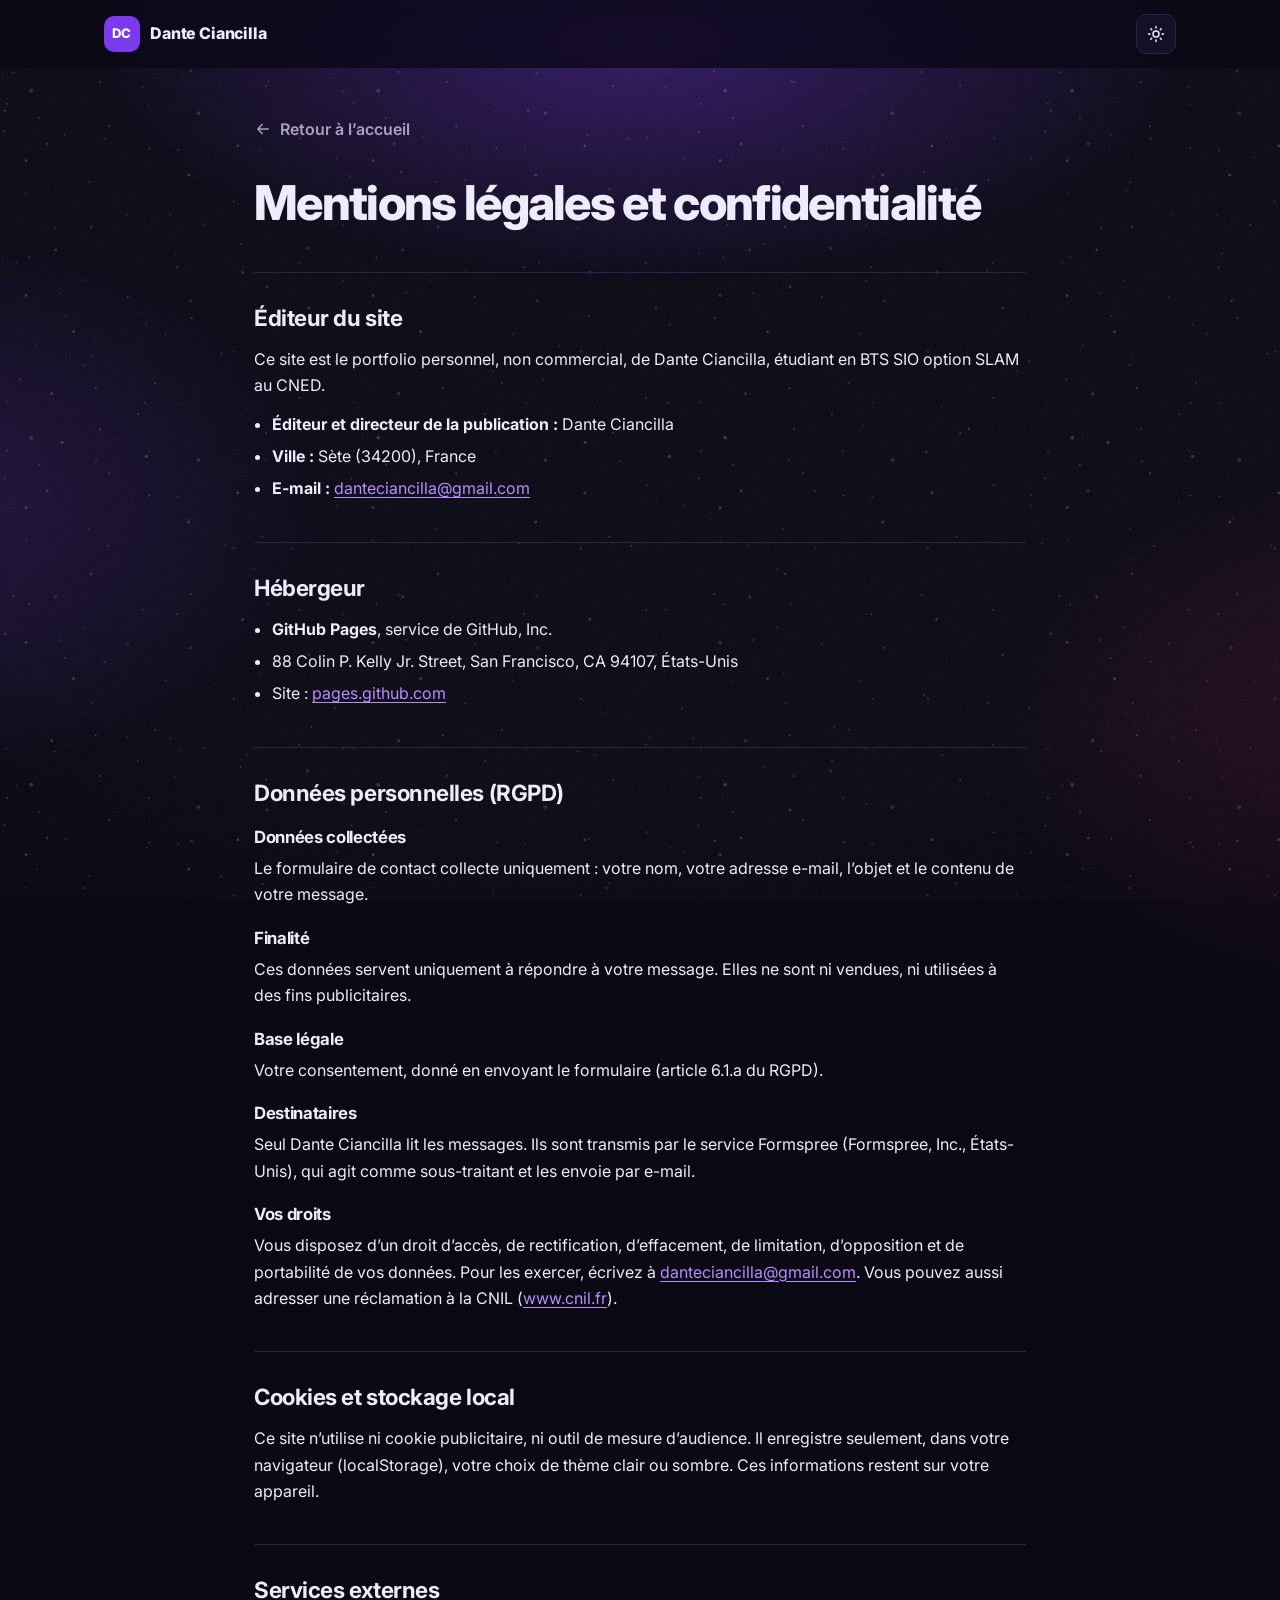
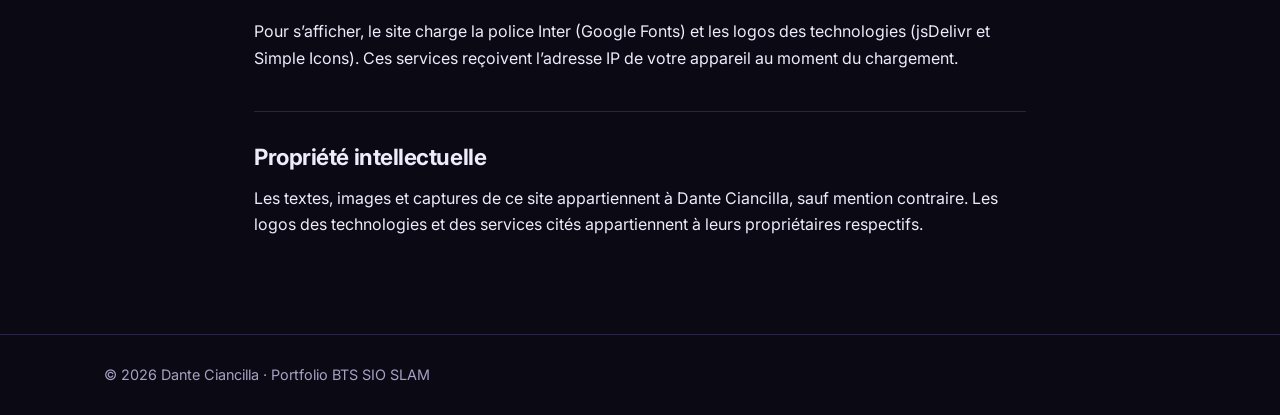
==== commit 5521eb50: "Fond du site avec caractère, points au hasard, formulaire plus calme - Fond : lumière douce en haut," ====
--- a/mentions-legales.html
+++ b/mentions-legales.html
@@ -23,7 +23,7 @@
   <link rel="preconnect" href="https://fonts.googleapis.com">
   <link rel="preconnect" href="https://fonts.gstatic.com" crossorigin>
   <link rel="stylesheet" href="https://fonts.googleapis.com/css2?family=Inter:wght@400;500;600;700;800&display=swap">
-  <link rel="stylesheet" href="style.css?v=202611062009">
+  <link rel="stylesheet" href="style.css?v=202611071819">
 
   <script>
     (function () {
@@ -49,8 +49,8 @@
       }, 4000);
     })();
   </script>
-  <script src="textes.js?v=202611062009" defer></script>
-  <script src="script.js?v=202611062009" defer></script>
+  <script src="textes.js?v=202611071819" defer></script>
+  <script src="script.js?v=202611071819" defer></script>
 </head>
 
 <body>
--- a/style.css
+++ b/style.css
@@ -23,6 +23,9 @@
    19. Formulaire : erreurs, piège à robots, messages
    20. Page de détail d'une réalisation
    21. Mentions légales
+   22. Vignettes : accroche, projets « À venir »
+   24. Profil et compétences : agencement
+   25. Fond du site : lumière, halos, points et grain
    ===================================================================== */
 
 
@@ -587,19 +590,6 @@
   padding: calc(var(--header-h) + clamp(40px, 7vw, 88px)) 0 clamp(32px, 4vw, 48px);
 }
 
-/* Décoration : grille de points qui s'estompe sur les bords */
-.hero::before {
-  content: "";
-  position: absolute;
-  inset: 0;
-  z-index: -1;
-  background-image: radial-gradient(var(--dot) 1px, transparent 1px);
-  background-size: 22px 22px;
-  -webkit-mask-image: radial-gradient(ellipse 75% 65% at 50% 35%, #000 30%, transparent 78%);
-  mask-image: radial-gradient(ellipse 75% 65% at 50% 35%, #000 30%, transparent 78%);
-  pointer-events: none;
-}
-
 /* Décoration : halo cyan très léger en haut à droite */
 .hero::after {
   content: "";
@@ -2833,3 +2823,99 @@
 .projects-grid--two > .project:last-child:nth-child(odd) {
   grid-column: 1 / -1;
 }
+
+
+/* =====================================================================
+   25. FOND DU SITE : LUMIÈRE, HALOS, POINTS ET GRAIN
+   Quatre calques fixes, placés derrière tout le contenu de la page :
+   - html::before : un léger grain, comme sur une photo argentique ;
+   - html::after  : des petits points semés au hasard sur tout le site ;
+   - body::before : une lumière qui tombe du haut de l'écran et deux
+     halos de couleur sur les côtés, qui bougent très lentement ;
+   - body::after  : les bords de l'écran un peu assombris (vignette).
+   « position: fixed » : le fond reste en place quand on fait défiler.
+   ===================================================================== */
+:root {
+  --lumiere: rgba(8, 145, 178, 0.22);    /* lumière du haut (cyan) */
+  --halo-1: rgba(59, 130, 246, 0.14);    /* halo à gauche (bleu) */
+  --halo-2: rgba(20, 184, 166, 0.14);    /* halo à droite (turquoise) */
+  --vignette: rgba(31, 58, 95, 0.07);    /* bords assombris */
+  --grain-opacite: 0.05;
+  --points: rgba(31, 58, 95, 0.30);      /* points semés sur le fond */
+}
+
+[data-theme="dark"] {
+  --lumiere: rgba(124, 58, 237, 0.36);   /* violet */
+  --halo-1: rgba(124, 58, 237, 0.20);    /* violet */
+  --halo-2: rgba(219, 39, 119, 0.15);    /* magenta */
+  --vignette: rgba(0, 0, 0, 0.45);
+  --grain-opacite: 0.07;
+  --points: rgba(238, 235, 250, 0.22);
+}
+
+body::before,
+body::after {
+  content: "";
+  position: fixed;
+  z-index: -1;            /* derrière le contenu */
+  pointer-events: none;   /* ne gêne pas les clics */
+}
+
+/* Lumière du haut + halos de couleur */
+body::before {
+  inset: -12%;            /* plus grand que l'écran : les bords ne se voient pas quand il bouge */
+  background:
+    radial-gradient(50% 30% at 50% 14%, var(--lumiere), transparent 70%),
+    radial-gradient(35% 35% at 6% 55%, var(--halo-1), transparent 70%),
+    radial-gradient(35% 35% at 96% 75%, var(--halo-2), transparent 70%);
+  animation: fond-halos 32s ease-in-out infinite alternate;
+}
+
+/* Vignette : les bords de l'écran légèrement plus sombres */
+body::after {
+  inset: 0;
+  background: radial-gradient(ellipse 120% 95% at 50% 40%, transparent 55%, var(--vignette) 100%);
+}
+
+/* Grain : petite image de « bruit » répétée, dessinée en SVG (pas de fichier) */
+html::before {
+  content: "";
+  position: fixed;
+  inset: 0;
+  z-index: -1;
+  pointer-events: none;
+  opacity: var(--grain-opacite);
+  background-image: url("data:image/svg+xml,%3Csvg xmlns='http://www.w3.org/2000/svg' width='180' height='180'%3E%3Cfilter id='g'%3E%3CfeTurbulence type='fractalNoise' baseFrequency='0.85' numOctaves='3' stitchTiles='stitch'/%3E%3CfeColorMatrix type='saturate' values='0'/%3E%3C/filter%3E%3Crect width='100%25' height='100%25' filter='url(%23g)'/%3E%3C/svg%3E");
+}
+
+/* Points semés au hasard sur tout le site.
+   Deux images SVG de points (placés au hasard une fois pour toutes) sont
+   répétées l'une sur l'autre. Elles n'ont pas la même taille (347 px et
+   523 px) : le motif ne se répète pas de façon visible.
+   Les images servent de « pochoir » (mask) : la couleur --points ne
+   s'affiche que là où il y a un point, donc elle suit le thème. */
+html::after {
+  content: "";
+  position: fixed;
+  inset: 0;
+  z-index: -1;
+  pointer-events: none;
+  background-color: var(--points);
+  -webkit-mask-image: url("data:image/svg+xml,%3Csvg xmlns='http://www.w3.org/2000/svg' width='347' height='347'%3E%3Ccircle cx='165.7' cy='333.7' r='1' fill-opacity='0.57'/%3E%3Ccircle cx='188.7' cy='175.2' r='1.4' fill-opacity='0.90'/%3E%3Ccircle cx='91.1' cy='226.9' r='1.4' fill-opacity='0.66'/%3E%3Ccircle cx='233.7' cy='201.4' r='1' fill-opacity='0.85'/%3E%3Ccircle cx='26.1' cy='295.6' r='1.4' fill-opacity='0.91'/%3E%3Ccircle cx='237.8' cy='145.8' r='1.4' fill-opacity='0.98'/%3E%3Ccircle cx='127.8' cy='296.6' r='1' fill-opacity='0.80'/%3E%3Ccircle cx='29.4' cy='257.5' r='1' fill-opacity='0.86'/%3E%3Ccircle cx='242.7' cy='272.4' r='1.4' fill-opacity='0.84'/%3E%3Ccircle cx='149.4' cy='148.5' r='1' fill-opacity='0.93'/%3E%3Ccircle cx='7.0' cy='103.7' r='1' fill-opacity='0.78'/%3E%3Ccircle cx='262.5' cy='189.5' r='1' fill-opacity='0.95'/%3E%3Ccircle cx='234.0' cy='4.8' r='1' fill-opacity='0.78'/%3E%3Ccircle cx='91.7' cy='9.0' r='1' fill-opacity='0.54'/%3E%3Ccircle cx='148.9' cy='104.2' r='1' fill-opacity='0.57'/%3E%3Ccircle cx='299.2' cy='262.9' r='1' fill-opacity='0.74'/%3E%3Ccircle cx='335.0' cy='14.4' r='1' fill-opacity='0.88'/%3E%3Ccircle cx='190.5' cy='300.8' r='1.4' fill-opacity='0.70'/%3E%3Ccircle cx='198.4' cy='113.2' r='1.9' fill-opacity='0.63'/%3E%3Ccircle cx='177.4' cy='267.2' r='1' fill-opacity='0.90'/%3E%3Ccircle cx='266.2' cy='85.8' r='1' fill-opacity='0.83'/%3E%3Ccircle cx='89.3' cy='181.9' r='1' fill-opacity='0.59'/%3E%3Ccircle cx='31.2' cy='90.7' r='1.9' fill-opacity='0.79'/%3E%3Ccircle cx='299.2' cy='50.8' r='1' fill-opacity='0.82'/%3E%3Ccircle cx='39.0' cy='117.8' r='1' fill-opacity='0.80'/%3E%3Ccircle cx='99.8' cy='82.1' r='1' fill-opacity='0.90'/%3E%3Ccircle cx='82.6' cy='280.2' r='1' fill-opacity='0.52'/%3E%3Ccircle cx='247.6' cy='60.9' r='1' fill-opacity='0.59'/%3E%3Ccircle cx='47.2' cy='143.9' r='1.4' fill-opacity='0.80'/%3E%3Ccircle cx='178.1' cy='149.8' r='1' fill-opacity='0.64'/%3E%3Ccircle cx='154.9' cy='35.9' r='1' fill-opacity='0.76'/%3E%3Ccircle cx='300.0' cy='138.3' r='1.4' fill-opacity='0.46'/%3E%3Ccircle cx='55.7' cy='249.9' r='1.4' fill-opacity='0.75'/%3E%3Ccircle cx='73.6' cy='331.6' r='1.4' fill-opacity='0.95'/%3E%3Ccircle cx='59.1' cy='293.0' r='1' fill-opacity='0.64'/%3E%3Ccircle cx='95.6' cy='41.2' r='1' fill-opacity='0.98'/%3E%3Ccircle cx='109.1' cy='126.2' r='1' fill-opacity='0.97'/%3E%3Ccircle cx='26.1' cy='160.6' r='1.4' fill-opacity='0.97'/%3E%3Ccircle cx='6.9' cy='54.7' r='1' fill-opacity='0.53'/%3E%3Ccircle cx='308.8' cy='308.0' r='1.4' fill-opacity='0.66'/%3E%3Ccircle cx='138.0' cy='67.0' r='1' fill-opacity='0.78'/%3E%3Ccircle cx='179.5' cy='56.0' r='1' fill-opacity='0.47'/%3E%3Ccircle cx='26.1' cy='193.7' r='1' fill-opacity='0.50'/%3E%3Ccircle cx='4.5' cy='131.6' r='1' fill-opacity='0.92'/%3E%3Ccircle cx='337.1' cy='158.6' r='1' fill-opacity='0.57'/%3E%3Ccircle cx='51.6' cy='46.7' r='1.4' fill-opacity='0.81'/%3E%3C/svg%3E"), url("data:image/svg+xml,%3Csvg xmlns='http://www.w3.org/2000/svg' width='523' height='523'%3E%3Ccircle cx='204.4' cy='224.8' r='0.9' fill-opacity='0.80'/%3E%3Ccircle cx='65.7' cy='315.7' r='0.9' fill-opacity='0.88'/%3E%3Ccircle cx='16.3' cy='262.7' r='0.9' fill-opacity='0.72'/%3E%3Ccircle cx='36.6' cy='345.8' r='0.9' fill-opacity='0.72'/%3E%3Ccircle cx='342.9' cy='90.9' r='0.9' fill-opacity='0.61'/%3E%3Ccircle cx='260.6' cy='150.1' r='0.9' fill-opacity='0.64'/%3E%3Ccircle cx='311.5' cy='204.0' r='0.9' fill-opacity='0.80'/%3E%3Ccircle cx='186.8' cy='519.8' r='0.9' fill-opacity='0.75'/%3E%3Ccircle cx='403.2' cy='452.1' r='1.6' fill-opacity='0.58'/%3E%3Ccircle cx='55.0' cy='228.5' r='0.9' fill-opacity='0.82'/%3E%3Ccircle cx='268.3' cy='81.4' r='0.9' fill-opacity='0.69'/%3E%3Ccircle cx='343.0' cy='225.4' r='0.9' fill-opacity='0.71'/%3E%3Ccircle cx='64.4' cy='135.0' r='0.9' fill-opacity='0.90'/%3E%3Ccircle cx='83.6' cy='365.0' r='0.9' fill-opacity='0.86'/%3E%3Ccircle cx='146.4' cy='456.4' r='1.6' fill-opacity='0.92'/%3E%3Ccircle cx='254.4' cy='46.1' r='0.9' fill-opacity='0.61'/%3E%3Ccircle cx='142.7' cy='86.8' r='0.9' fill-opacity='0.82'/%3E%3Ccircle cx='349.5' cy='176.1' r='0.9' fill-opacity='0.96'/%3E%3Ccircle cx='519.2' cy='20.5' r='0.9' fill-opacity='0.87'/%3E%3Ccircle cx='343.4' cy='280.9' r='1.2' fill-opacity='0.50'/%3E%3Ccircle cx='265.7' cy='459.6' r='0.9' fill-opacity='0.88'/%3E%3Ccircle cx='108.4' cy='23.0' r='0.9' fill-opacity='0.96'/%3E%3Ccircle cx='13.5' cy='72.6' r='1.2' fill-opacity='0.63'/%3E%3Ccircle cx='291.9' cy='490.9' r='1.2' fill-opacity='0.57'/%3E%3Ccircle cx='340.5' cy='424.9' r='0.9' fill-opacity='0.51'/%3E%3Ccircle cx='224.9' cy='22.4' r='0.9' fill-opacity='0.67'/%3E%3Ccircle cx='221.4' cy='353.6' r='0.9' fill-opacity='0.93'/%3E%3Ccircle cx='398.6' cy='71.9' r='0.9' fill-opacity='0.86'/%3E%3Ccircle cx='80.0' cy='190.1' r='0.9' fill-opacity='0.51'/%3E%3Ccircle cx='208.2' cy='157.3' r='0.9' fill-opacity='0.55'/%3E%3Ccircle cx='20.4' cy='379.4' r='1.2' fill-opacity='0.61'/%3E%3Ccircle cx='96.1' cy='461.2' r='1.2' fill-opacity='0.52'/%3E%3Ccircle cx='62.1' cy='442.6' r='1.6' fill-opacity='0.82'/%3E%3Ccircle cx='445.8' cy='428.9' r='1.2' fill-opacity='0.83'/%3E%3Ccircle cx='104.7' cy='138.6' r='0.9' fill-opacity='0.97'/%3E%3Ccircle cx='307.5' cy='248.1' r='1.6' fill-opacity='0.68'/%3E%3Ccircle cx='401.0' cy='171.9' r='0.9' fill-opacity='0.90'/%3E%3Ccircle cx='423.5' cy='136.6' r='0.9' fill-opacity='0.47'/%3E%3Ccircle cx='493.3' cy='370.8' r='0.9' fill-opacity='0.70'/%3E%3Ccircle cx='191.1' cy='71.1' r='1.2' fill-opacity='0.65'/%3E%3Ccircle cx='267.0' cy='287.1' r='1.6' fill-opacity='0.67'/%3E%3Ccircle cx='240.5' cy='244.0' r='0.9' fill-opacity='0.76'/%3E%3Ccircle cx='146.7' cy='324.7' r='0.9' fill-opacity='0.73'/%3E%3Ccircle cx='465.4' cy='180.1' r='0.9' fill-opacity='0.93'/%3E%3Ccircle cx='144.8' cy='403.0' r='1.2' fill-opacity='0.52'/%3E%3Ccircle cx='170.3' cy='215.5' r='0.9' fill-opacity='0.67'/%3E%3Ccircle cx='5.0' cy='110.6' r='1.2' fill-opacity='0.86'/%3E%3Ccircle cx='291.9' cy='25.3' r='0.9' fill-opacity='0.65'/%3E%3Ccircle cx='507.8' cy='495.4' r='0.9' fill-opacity='0.86'/%3E%3Ccircle cx='126.8' cy='214.5' r='0.9' fill-opacity='0.67'/%3E%3Ccircle cx='133.2' cy='501.7' r='0.9' fill-opacity='0.59'/%3E%3Ccircle cx='464.1' cy='270.9' r='0.9' fill-opacity='0.54'/%3E%3Ccircle cx='191.6' cy='318.0' r='1.2' fill-opacity='0.74'/%3E%3Ccircle cx='175.7' cy='253.6' r='0.9' fill-opacity='0.70'/%3E%3C/svg%3E");
+  mask-image: url("data:image/svg+xml,%3Csvg xmlns='http://www.w3.org/2000/svg' width='347' height='347'%3E%3Ccircle cx='165.7' cy='333.7' r='1' fill-opacity='0.57'/%3E%3Ccircle cx='188.7' cy='175.2' r='1.4' fill-opacity='0.90'/%3E%3Ccircle cx='91.1' cy='226.9' r='1.4' fill-opacity='0.66'/%3E%3Ccircle cx='233.7' cy='201.4' r='1' fill-opacity='0.85'/%3E%3Ccircle cx='26.1' cy='295.6' r='1.4' fill-opacity='0.91'/%3E%3Ccircle cx='237.8' cy='145.8' r='1.4' fill-opacity='0.98'/%3E%3Ccircle cx='127.8' cy='296.6' r='1' fill-opacity='0.80'/%3E%3Ccircle cx='29.4' cy='257.5' r='1' fill-opacity='0.86'/%3E%3Ccircle cx='242.7' cy='272.4' r='1.4' fill-opacity='0.84'/%3E%3Ccircle cx='149.4' cy='148.5' r='1' fill-opacity='0.93'/%3E%3Ccircle cx='7.0' cy='103.7' r='1' fill-opacity='0.78'/%3E%3Ccircle cx='262.5' cy='189.5' r='1' fill-opacity='0.95'/%3E%3Ccircle cx='234.0' cy='4.8' r='1' fill-opacity='0.78'/%3E%3Ccircle cx='91.7' cy='9.0' r='1' fill-opacity='0.54'/%3E%3Ccircle cx='148.9' cy='104.2' r='1' fill-opacity='0.57'/%3E%3Ccircle cx='299.2' cy='262.9' r='1' fill-opacity='0.74'/%3E%3Ccircle cx='335.0' cy='14.4' r='1' fill-opacity='0.88'/%3E%3Ccircle cx='190.5' cy='300.8' r='1.4' fill-opacity='0.70'/%3E%3Ccircle cx='198.4' cy='113.2' r='1.9' fill-opacity='0.63'/%3E%3Ccircle cx='177.4' cy='267.2' r='1' fill-opacity='0.90'/%3E%3Ccircle cx='266.2' cy='85.8' r='1' fill-opacity='0.83'/%3E%3Ccircle cx='89.3' cy='181.9' r='1' fill-opacity='0.59'/%3E%3Ccircle cx='31.2' cy='90.7' r='1.9' fill-opacity='0.79'/%3E%3Ccircle cx='299.2' cy='50.8' r='1' fill-opacity='0.82'/%3E%3Ccircle cx='39.0' cy='117.8' r='1' fill-opacity='0.80'/%3E%3Ccircle cx='99.8' cy='82.1' r='1' fill-opacity='0.90'/%3E%3Ccircle cx='82.6' cy='280.2' r='1' fill-opacity='0.52'/%3E%3Ccircle cx='247.6' cy='60.9' r='1' fill-opacity='0.59'/%3E%3Ccircle cx='47.2' cy='143.9' r='1.4' fill-opacity='0.80'/%3E%3Ccircle cx='178.1' cy='149.8' r='1' fill-opacity='0.64'/%3E%3Ccircle cx='154.9' cy='35.9' r='1' fill-opacity='0.76'/%3E%3Ccircle cx='300.0' cy='138.3' r='1.4' fill-opacity='0.46'/%3E%3Ccircle cx='55.7' cy='249.9' r='1.4' fill-opacity='0.75'/%3E%3Ccircle cx='73.6' cy='331.6' r='1.4' fill-opacity='0.95'/%3E%3Ccircle cx='59.1' cy='293.0' r='1' fill-opacity='0.64'/%3E%3Ccircle cx='95.6' cy='41.2' r='1' fill-opacity='0.98'/%3E%3Ccircle cx='109.1' cy='126.2' r='1' fill-opacity='0.97'/%3E%3Ccircle cx='26.1' cy='160.6' r='1.4' fill-opacity='0.97'/%3E%3Ccircle cx='6.9' cy='54.7' r='1' fill-opacity='0.53'/%3E%3Ccircle cx='308.8' cy='308.0' r='1.4' fill-opacity='0.66'/%3E%3Ccircle cx='138.0' cy='67.0' r='1' fill-opacity='0.78'/%3E%3Ccircle cx='179.5' cy='56.0' r='1' fill-opacity='0.47'/%3E%3Ccircle cx='26.1' cy='193.7' r='1' fill-opacity='0.50'/%3E%3Ccircle cx='4.5' cy='131.6' r='1' fill-opacity='0.92'/%3E%3Ccircle cx='337.1' cy='158.6' r='1' fill-opacity='0.57'/%3E%3Ccircle cx='51.6' cy='46.7' r='1.4' fill-opacity='0.81'/%3E%3C/svg%3E"), url("data:image/svg+xml,%3Csvg xmlns='http://www.w3.org/2000/svg' width='523' height='523'%3E%3Ccircle cx='204.4' cy='224.8' r='0.9' fill-opacity='0.80'/%3E%3Ccircle cx='65.7' cy='315.7' r='0.9' fill-opacity='0.88'/%3E%3Ccircle cx='16.3' cy='262.7' r='0.9' fill-opacity='0.72'/%3E%3Ccircle cx='36.6' cy='345.8' r='0.9' fill-opacity='0.72'/%3E%3Ccircle cx='342.9' cy='90.9' r='0.9' fill-opacity='0.61'/%3E%3Ccircle cx='260.6' cy='150.1' r='0.9' fill-opacity='0.64'/%3E%3Ccircle cx='311.5' cy='204.0' r='0.9' fill-opacity='0.80'/%3E%3Ccircle cx='186.8' cy='519.8' r='0.9' fill-opacity='0.75'/%3E%3Ccircle cx='403.2' cy='452.1' r='1.6' fill-opacity='0.58'/%3E%3Ccircle cx='55.0' cy='228.5' r='0.9' fill-opacity='0.82'/%3E%3Ccircle cx='268.3' cy='81.4' r='0.9' fill-opacity='0.69'/%3E%3Ccircle cx='343.0' cy='225.4' r='0.9' fill-opacity='0.71'/%3E%3Ccircle cx='64.4' cy='135.0' r='0.9' fill-opacity='0.90'/%3E%3Ccircle cx='83.6' cy='365.0' r='0.9' fill-opacity='0.86'/%3E%3Ccircle cx='146.4' cy='456.4' r='1.6' fill-opacity='0.92'/%3E%3Ccircle cx='254.4' cy='46.1' r='0.9' fill-opacity='0.61'/%3E%3Ccircle cx='142.7' cy='86.8' r='0.9' fill-opacity='0.82'/%3E%3Ccircle cx='349.5' cy='176.1' r='0.9' fill-opacity='0.96'/%3E%3Ccircle cx='519.2' cy='20.5' r='0.9' fill-opacity='0.87'/%3E%3Ccircle cx='343.4' cy='280.9' r='1.2' fill-opacity='0.50'/%3E%3Ccircle cx='265.7' cy='459.6' r='0.9' fill-opacity='0.88'/%3E%3Ccircle cx='108.4' cy='23.0' r='0.9' fill-opacity='0.96'/%3E%3Ccircle cx='13.5' cy='72.6' r='1.2' fill-opacity='0.63'/%3E%3Ccircle cx='291.9' cy='490.9' r='1.2' fill-opacity='0.57'/%3E%3Ccircle cx='340.5' cy='424.9' r='0.9' fill-opacity='0.51'/%3E%3Ccircle cx='224.9' cy='22.4' r='0.9' fill-opacity='0.67'/%3E%3Ccircle cx='221.4' cy='353.6' r='0.9' fill-opacity='0.93'/%3E%3Ccircle cx='398.6' cy='71.9' r='0.9' fill-opacity='0.86'/%3E%3Ccircle cx='80.0' cy='190.1' r='0.9' fill-opacity='0.51'/%3E%3Ccircle cx='208.2' cy='157.3' r='0.9' fill-opacity='0.55'/%3E%3Ccircle cx='20.4' cy='379.4' r='1.2' fill-opacity='0.61'/%3E%3Ccircle cx='96.1' cy='461.2' r='1.2' fill-opacity='0.52'/%3E%3Ccircle cx='62.1' cy='442.6' r='1.6' fill-opacity='0.82'/%3E%3Ccircle cx='445.8' cy='428.9' r='1.2' fill-opacity='0.83'/%3E%3Ccircle cx='104.7' cy='138.6' r='0.9' fill-opacity='0.97'/%3E%3Ccircle cx='307.5' cy='248.1' r='1.6' fill-opacity='0.68'/%3E%3Ccircle cx='401.0' cy='171.9' r='0.9' fill-opacity='0.90'/%3E%3Ccircle cx='423.5' cy='136.6' r='0.9' fill-opacity='0.47'/%3E%3Ccircle cx='493.3' cy='370.8' r='0.9' fill-opacity='0.70'/%3E%3Ccircle cx='191.1' cy='71.1' r='1.2' fill-opacity='0.65'/%3E%3Ccircle cx='267.0' cy='287.1' r='1.6' fill-opacity='0.67'/%3E%3Ccircle cx='240.5' cy='244.0' r='0.9' fill-opacity='0.76'/%3E%3Ccircle cx='146.7' cy='324.7' r='0.9' fill-opacity='0.73'/%3E%3Ccircle cx='465.4' cy='180.1' r='0.9' fill-opacity='0.93'/%3E%3Ccircle cx='144.8' cy='403.0' r='1.2' fill-opacity='0.52'/%3E%3Ccircle cx='170.3' cy='215.5' r='0.9' fill-opacity='0.67'/%3E%3Ccircle cx='5.0' cy='110.6' r='1.2' fill-opacity='0.86'/%3E%3Ccircle cx='291.9' cy='25.3' r='0.9' fill-opacity='0.65'/%3E%3Ccircle cx='507.8' cy='495.4' r='0.9' fill-opacity='0.86'/%3E%3Ccircle cx='126.8' cy='214.5' r='0.9' fill-opacity='0.67'/%3E%3Ccircle cx='133.2' cy='501.7' r='0.9' fill-opacity='0.59'/%3E%3Ccircle cx='464.1' cy='270.9' r='0.9' fill-opacity='0.54'/%3E%3Ccircle cx='191.6' cy='318.0' r='1.2' fill-opacity='0.74'/%3E%3Ccircle cx='175.7' cy='253.6' r='0.9' fill-opacity='0.70'/%3E%3C/svg%3E");
+  -webkit-mask-size: 347px 347px, 523px 523px;
+  mask-size: 347px 347px, 523px 523px;
+}
+
+/* Mouvement lent de la lumière et des halos */
+@keyframes fond-halos {
+  from { transform: translate3d(0, 0, 0) scale(1); }
+  to   { transform: translate3d(2%, 3%, 0) scale(1.06); }
+}
+
+/* Moins d'animations demandées : le fond reste immobile */
+@media (prefers-reduced-motion: reduce) {
+  body::before {
+    animation: none !important;
+  }
+}
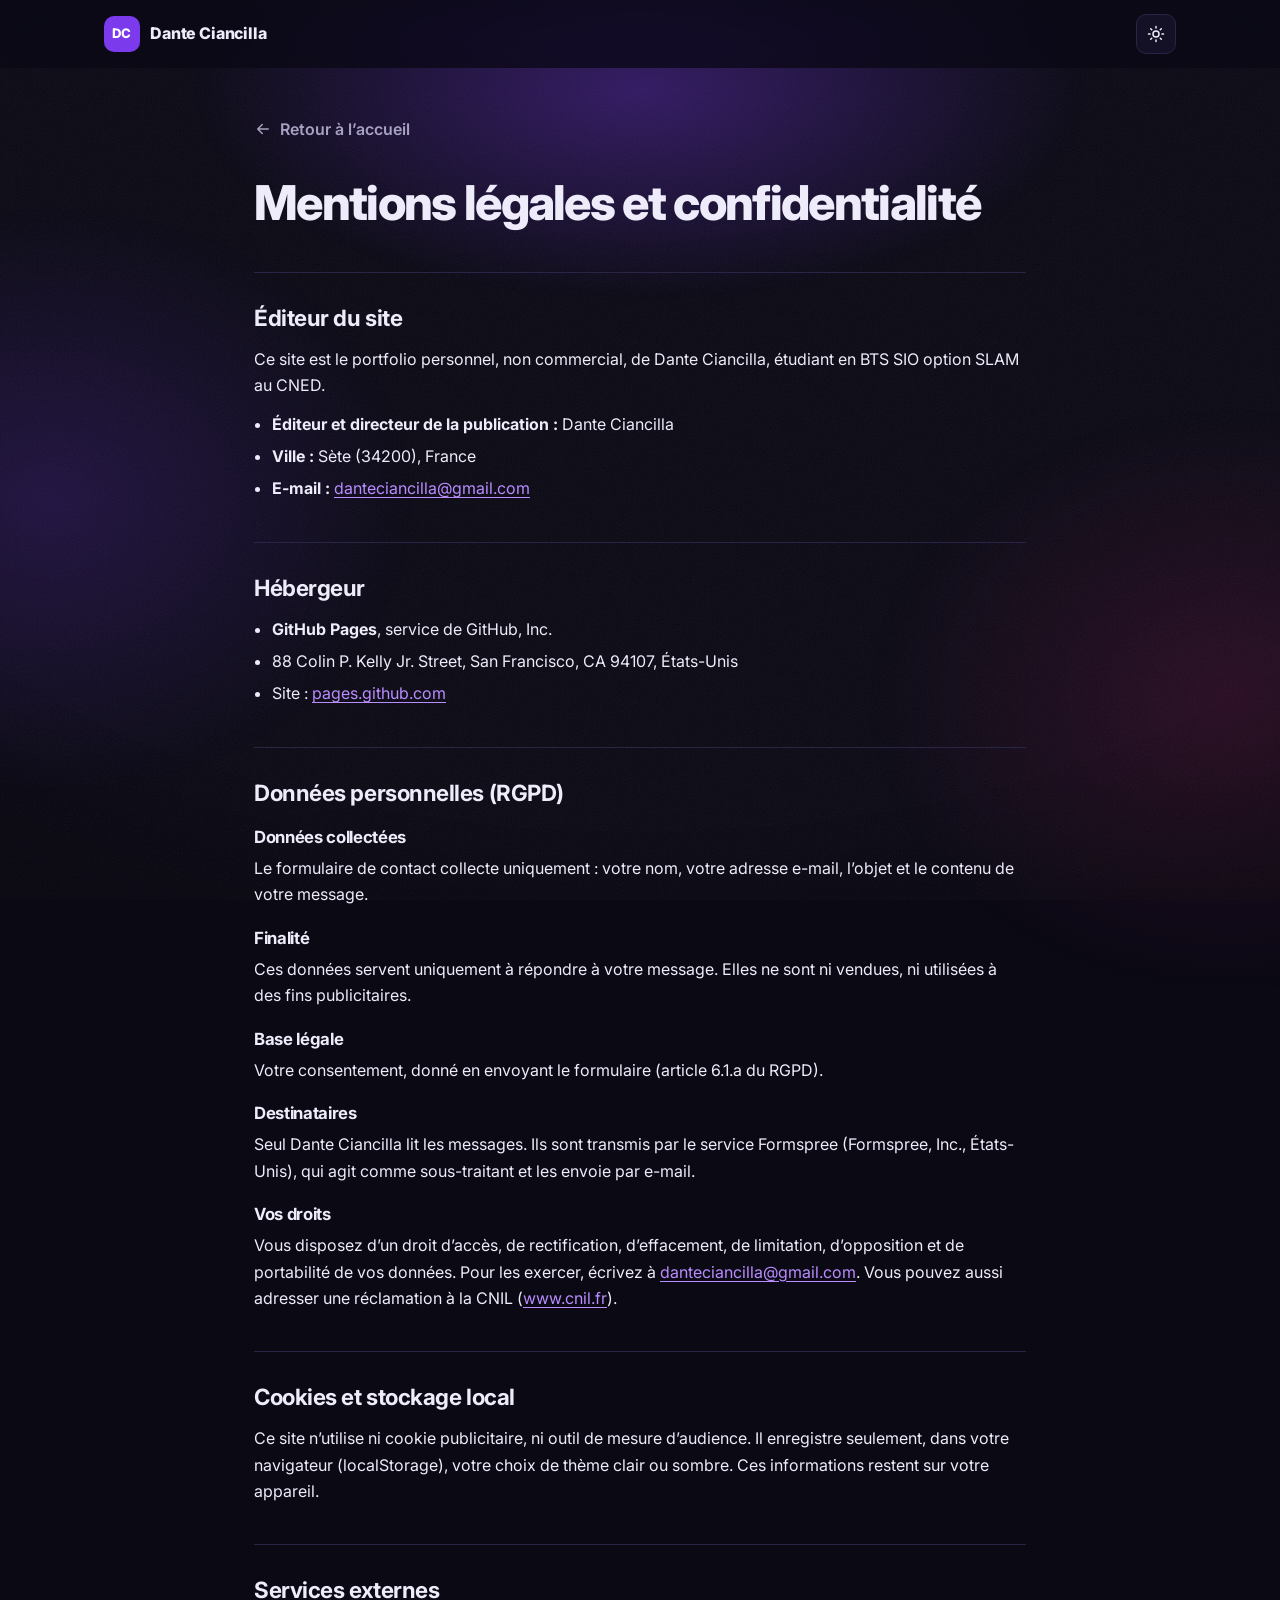
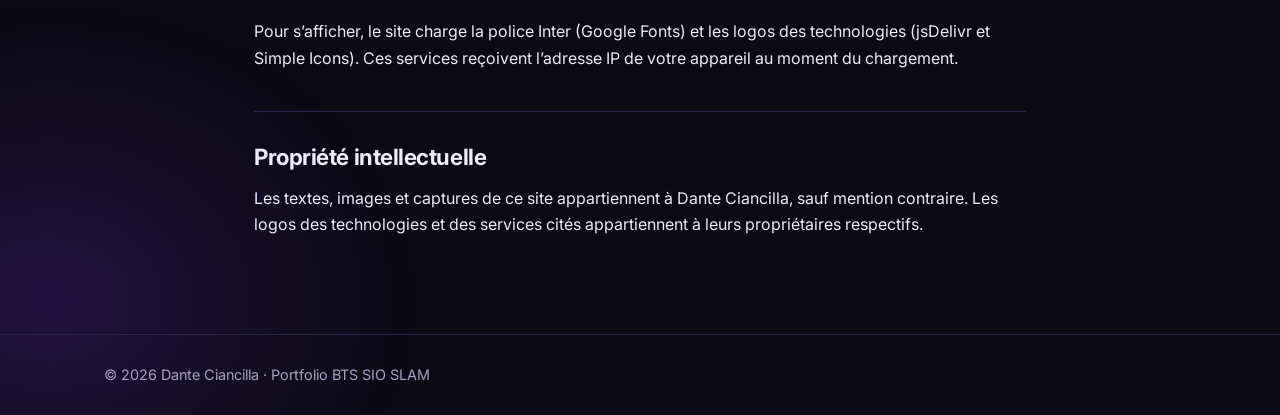
==== commit 2e9be88a: "Fond : points au hasard retirés, halos qui défilent avec la page - Retour à la grille de points disc" ====
--- a/mentions-legales.html
+++ b/mentions-legales.html
@@ -23,7 +23,7 @@
   <link rel="preconnect" href="https://fonts.googleapis.com">
   <link rel="preconnect" href="https://fonts.gstatic.com" crossorigin>
   <link rel="stylesheet" href="https://fonts.googleapis.com/css2?family=Inter:wght@400;500;600;700;800&display=swap">
-  <link rel="stylesheet" href="style.css?v=202611071819">
+  <link rel="stylesheet" href="style.css?v=202611071824">
 
   <script>
     (function () {
@@ -49,8 +49,8 @@
       }, 4000);
     })();
   </script>
-  <script src="textes.js?v=202611071819" defer></script>
-  <script src="script.js?v=202611071819" defer></script>
+  <script src="textes.js?v=202611071824" defer></script>
+  <script src="script.js?v=202611071824" defer></script>
 </head>
 
 <body>
--- a/style.css
+++ b/style.css
@@ -25,7 +25,7 @@
    21. Mentions légales
    22. Vignettes : accroche, projets « À venir »
    24. Profil et compétences : agencement
-   25. Fond du site : lumière, halos, points et grain
+   25. Fond du site : lumière, halos et grain
    ===================================================================== */
 
 
@@ -590,6 +590,19 @@
   padding: calc(var(--header-h) + clamp(40px, 7vw, 88px)) 0 clamp(32px, 4vw, 48px);
 }
 
+/* Décoration : grille de points qui s'estompe sur les bords */
+.hero::before {
+  content: "";
+  position: absolute;
+  inset: 0;
+  z-index: -1;
+  background-image: radial-gradient(var(--dot) 1px, transparent 1px);
+  background-size: 22px 22px;
+  -webkit-mask-image: radial-gradient(ellipse 75% 65% at 50% 35%, #000 30%, transparent 78%);
+  mask-image: radial-gradient(ellipse 75% 65% at 50% 35%, #000 30%, transparent 78%);
+  pointer-events: none;
+}
+
 /* Décoration : halo cyan très léger en haut à droite */
 .hero::after {
   content: "";
@@ -2826,14 +2839,15 @@
 
 
 /* =====================================================================
-   25. FOND DU SITE : LUMIÈRE, HALOS, POINTS ET GRAIN
-   Quatre calques fixes, placés derrière tout le contenu de la page :
+   25. FOND DU SITE : LUMIÈRE, HALOS ET GRAIN
+   Trois calques placés derrière tout le contenu de la page :
+   - body::before : une lumière en haut de la page et des halos de
+     couleur sur les côtés, semés tout le long de la page. Ils défilent
+     avec la page : on en découvre de nouveaux en descendant ;
    - html::before : un léger grain, comme sur une photo argentique ;
-   - html::after  : des petits points semés au hasard sur tout le site ;
-   - body::before : une lumière qui tombe du haut de l'écran et deux
-     halos de couleur sur les côtés, qui bougent très lentement ;
    - body::after  : les bords de l'écran un peu assombris (vignette).
-   « position: fixed » : le fond reste en place quand on fait défiler.
+   Le grain et la vignette sont fixes (« position: fixed ») : ils
+   restent en place quand on fait défiler.
    ===================================================================== */
 :root {
   --lumiere: rgba(8, 145, 178, 0.22);    /* lumière du haut (cyan) */
@@ -2841,7 +2855,6 @@
   --halo-2: rgba(20, 184, 166, 0.14);    /* halo à droite (turquoise) */
   --vignette: rgba(31, 58, 95, 0.07);    /* bords assombris */
   --grain-opacite: 0.05;
-  --points: rgba(31, 58, 95, 0.30);      /* points semés sur le fond */
 }
 
 [data-theme="dark"] {
@@ -2850,29 +2863,36 @@
   --halo-2: rgba(219, 39, 119, 0.15);    /* magenta */
   --vignette: rgba(0, 0, 0, 0.45);
   --grain-opacite: 0.07;
-  --points: rgba(238, 235, 250, 0.22);
+}
+
+/* Le calque des halos se place par rapport à body (toute la page) */
+body {
+  position: relative;
 }
 
 body::before,
 body::after {
   content: "";
-  position: fixed;
   z-index: -1;            /* derrière le contenu */
   pointer-events: none;   /* ne gêne pas les clics */
 }
 
-/* Lumière du haut + halos de couleur */
+/* Lumière du haut + halos de couleur, sur toute la hauteur de la page.
+   Chaque halo est dessiné dans une « tuile » répétée vers le bas (repeat-y).
+   Les deux tuiles n'ont pas la même hauteur (1400 px et 1900 px) :
+   les halos de gauche et de droite ne reviennent pas au même rythme. */
 body::before {
-  inset: -12%;            /* plus grand que l'écran : les bords ne se voient pas quand il bouge */
+  position: absolute;
+  inset: 0;               /* toute la page, pas seulement l'écran */
   background:
-    radial-gradient(50% 30% at 50% 14%, var(--lumiere), transparent 70%),
-    radial-gradient(35% 35% at 6% 55%, var(--halo-1), transparent 70%),
-    radial-gradient(35% 35% at 96% 75%, var(--halo-2), transparent 70%);
-  animation: fond-halos 32s ease-in-out infinite alternate;
-}
-
-/* Vignette : les bords de l'écran légèrement plus sombres */
+    radial-gradient(50vw 300px at 50% 90px, var(--lumiere), transparent 70%) no-repeat,
+    radial-gradient(520px 420px at 4% 50%, var(--halo-1), transparent 70%) 0 -200px / 100% 1400px repeat-y,
+    radial-gradient(520px 420px at 96% 50%, var(--halo-2), transparent 70%) 0 -250px / 100% 1900px repeat-y;
+}
+
+/* Vignette : les bords de l'écran légèrement plus sombres (fixe) */
 body::after {
+  position: fixed;
   inset: 0;
   background: radial-gradient(ellipse 120% 95% at 50% 40%, transparent 55%, var(--vignette) 100%);
 }
@@ -2887,35 +2907,3 @@
   opacity: var(--grain-opacite);
   background-image: url("data:image/svg+xml,%3Csvg xmlns='http://www.w3.org/2000/svg' width='180' height='180'%3E%3Cfilter id='g'%3E%3CfeTurbulence type='fractalNoise' baseFrequency='0.85' numOctaves='3' stitchTiles='stitch'/%3E%3CfeColorMatrix type='saturate' values='0'/%3E%3C/filter%3E%3Crect width='100%25' height='100%25' filter='url(%23g)'/%3E%3C/svg%3E");
 }
-
-/* Points semés au hasard sur tout le site.
-   Deux images SVG de points (placés au hasard une fois pour toutes) sont
-   répétées l'une sur l'autre. Elles n'ont pas la même taille (347 px et
-   523 px) : le motif ne se répète pas de façon visible.
-   Les images servent de « pochoir » (mask) : la couleur --points ne
-   s'affiche que là où il y a un point, donc elle suit le thème. */
-html::after {
-  content: "";
-  position: fixed;
-  inset: 0;
-  z-index: -1;
-  pointer-events: none;
-  background-color: var(--points);
-  -webkit-mask-image: url("data:image/svg+xml,%3Csvg xmlns='http://www.w3.org/2000/svg' width='347' height='347'%3E%3Ccircle cx='165.7' cy='333.7' r='1' fill-opacity='0.57'/%3E%3Ccircle cx='188.7' cy='175.2' r='1.4' fill-opacity='0.90'/%3E%3Ccircle cx='91.1' cy='226.9' r='1.4' fill-opacity='0.66'/%3E%3Ccircle cx='233.7' cy='201.4' r='1' fill-opacity='0.85'/%3E%3Ccircle cx='26.1' cy='295.6' r='1.4' fill-opacity='0.91'/%3E%3Ccircle cx='237.8' cy='145.8' r='1.4' fill-opacity='0.98'/%3E%3Ccircle cx='127.8' cy='296.6' r='1' fill-opacity='0.80'/%3E%3Ccircle cx='29.4' cy='257.5' r='1' fill-opacity='0.86'/%3E%3Ccircle cx='242.7' cy='272.4' r='1.4' fill-opacity='0.84'/%3E%3Ccircle cx='149.4' cy='148.5' r='1' fill-opacity='0.93'/%3E%3Ccircle cx='7.0' cy='103.7' r='1' fill-opacity='0.78'/%3E%3Ccircle cx='262.5' cy='189.5' r='1' fill-opacity='0.95'/%3E%3Ccircle cx='234.0' cy='4.8' r='1' fill-opacity='0.78'/%3E%3Ccircle cx='91.7' cy='9.0' r='1' fill-opacity='0.54'/%3E%3Ccircle cx='148.9' cy='104.2' r='1' fill-opacity='0.57'/%3E%3Ccircle cx='299.2' cy='262.9' r='1' fill-opacity='0.74'/%3E%3Ccircle cx='335.0' cy='14.4' r='1' fill-opacity='0.88'/%3E%3Ccircle cx='190.5' cy='300.8' r='1.4' fill-opacity='0.70'/%3E%3Ccircle cx='198.4' cy='113.2' r='1.9' fill-opacity='0.63'/%3E%3Ccircle cx='177.4' cy='267.2' r='1' fill-opacity='0.90'/%3E%3Ccircle cx='266.2' cy='85.8' r='1' fill-opacity='0.83'/%3E%3Ccircle cx='89.3' cy='181.9' r='1' fill-opacity='0.59'/%3E%3Ccircle cx='31.2' cy='90.7' r='1.9' fill-opacity='0.79'/%3E%3Ccircle cx='299.2' cy='50.8' r='1' fill-opacity='0.82'/%3E%3Ccircle cx='39.0' cy='117.8' r='1' fill-opacity='0.80'/%3E%3Ccircle cx='99.8' cy='82.1' r='1' fill-opacity='0.90'/%3E%3Ccircle cx='82.6' cy='280.2' r='1' fill-opacity='0.52'/%3E%3Ccircle cx='247.6' cy='60.9' r='1' fill-opacity='0.59'/%3E%3Ccircle cx='47.2' cy='143.9' r='1.4' fill-opacity='0.80'/%3E%3Ccircle cx='178.1' cy='149.8' r='1' fill-opacity='0.64'/%3E%3Ccircle cx='154.9' cy='35.9' r='1' fill-opacity='0.76'/%3E%3Ccircle cx='300.0' cy='138.3' r='1.4' fill-opacity='0.46'/%3E%3Ccircle cx='55.7' cy='249.9' r='1.4' fill-opacity='0.75'/%3E%3Ccircle cx='73.6' cy='331.6' r='1.4' fill-opacity='0.95'/%3E%3Ccircle cx='59.1' cy='293.0' r='1' fill-opacity='0.64'/%3E%3Ccircle cx='95.6' cy='41.2' r='1' fill-opacity='0.98'/%3E%3Ccircle cx='109.1' cy='126.2' r='1' fill-opacity='0.97'/%3E%3Ccircle cx='26.1' cy='160.6' r='1.4' fill-opacity='0.97'/%3E%3Ccircle cx='6.9' cy='54.7' r='1' fill-opacity='0.53'/%3E%3Ccircle cx='308.8' cy='308.0' r='1.4' fill-opacity='0.66'/%3E%3Ccircle cx='138.0' cy='67.0' r='1' fill-opacity='0.78'/%3E%3Ccircle cx='179.5' cy='56.0' r='1' fill-opacity='0.47'/%3E%3Ccircle cx='26.1' cy='193.7' r='1' fill-opacity='0.50'/%3E%3Ccircle cx='4.5' cy='131.6' r='1' fill-opacity='0.92'/%3E%3Ccircle cx='337.1' cy='158.6' r='1' fill-opacity='0.57'/%3E%3Ccircle cx='51.6' cy='46.7' r='1.4' fill-opacity='0.81'/%3E%3C/svg%3E"), url("data:image/svg+xml,%3Csvg xmlns='http://www.w3.org/2000/svg' width='523' height='523'%3E%3Ccircle cx='204.4' cy='224.8' r='0.9' fill-opacity='0.80'/%3E%3Ccircle cx='65.7' cy='315.7' r='0.9' fill-opacity='0.88'/%3E%3Ccircle cx='16.3' cy='262.7' r='0.9' fill-opacity='0.72'/%3E%3Ccircle cx='36.6' cy='345.8' r='0.9' fill-opacity='0.72'/%3E%3Ccircle cx='342.9' cy='90.9' r='0.9' fill-opacity='0.61'/%3E%3Ccircle cx='260.6' cy='150.1' r='0.9' fill-opacity='0.64'/%3E%3Ccircle cx='311.5' cy='204.0' r='0.9' fill-opacity='0.80'/%3E%3Ccircle cx='186.8' cy='519.8' r='0.9' fill-opacity='0.75'/%3E%3Ccircle cx='403.2' cy='452.1' r='1.6' fill-opacity='0.58'/%3E%3Ccircle cx='55.0' cy='228.5' r='0.9' fill-opacity='0.82'/%3E%3Ccircle cx='268.3' cy='81.4' r='0.9' fill-opacity='0.69'/%3E%3Ccircle cx='343.0' cy='225.4' r='0.9' fill-opacity='0.71'/%3E%3Ccircle cx='64.4' cy='135.0' r='0.9' fill-opacity='0.90'/%3E%3Ccircle cx='83.6' cy='365.0' r='0.9' fill-opacity='0.86'/%3E%3Ccircle cx='146.4' cy='456.4' r='1.6' fill-opacity='0.92'/%3E%3Ccircle cx='254.4' cy='46.1' r='0.9' fill-opacity='0.61'/%3E%3Ccircle cx='142.7' cy='86.8' r='0.9' fill-opacity='0.82'/%3E%3Ccircle cx='349.5' cy='176.1' r='0.9' fill-opacity='0.96'/%3E%3Ccircle cx='519.2' cy='20.5' r='0.9' fill-opacity='0.87'/%3E%3Ccircle cx='343.4' cy='280.9' r='1.2' fill-opacity='0.50'/%3E%3Ccircle cx='265.7' cy='459.6' r='0.9' fill-opacity='0.88'/%3E%3Ccircle cx='108.4' cy='23.0' r='0.9' fill-opacity='0.96'/%3E%3Ccircle cx='13.5' cy='72.6' r='1.2' fill-opacity='0.63'/%3E%3Ccircle cx='291.9' cy='490.9' r='1.2' fill-opacity='0.57'/%3E%3Ccircle cx='340.5' cy='424.9' r='0.9' fill-opacity='0.51'/%3E%3Ccircle cx='224.9' cy='22.4' r='0.9' fill-opacity='0.67'/%3E%3Ccircle cx='221.4' cy='353.6' r='0.9' fill-opacity='0.93'/%3E%3Ccircle cx='398.6' cy='71.9' r='0.9' fill-opacity='0.86'/%3E%3Ccircle cx='80.0' cy='190.1' r='0.9' fill-opacity='0.51'/%3E%3Ccircle cx='208.2' cy='157.3' r='0.9' fill-opacity='0.55'/%3E%3Ccircle cx='20.4' cy='379.4' r='1.2' fill-opacity='0.61'/%3E%3Ccircle cx='96.1' cy='461.2' r='1.2' fill-opacity='0.52'/%3E%3Ccircle cx='62.1' cy='442.6' r='1.6' fill-opacity='0.82'/%3E%3Ccircle cx='445.8' cy='428.9' r='1.2' fill-opacity='0.83'/%3E%3Ccircle cx='104.7' cy='138.6' r='0.9' fill-opacity='0.97'/%3E%3Ccircle cx='307.5' cy='248.1' r='1.6' fill-opacity='0.68'/%3E%3Ccircle cx='401.0' cy='171.9' r='0.9' fill-opacity='0.90'/%3E%3Ccircle cx='423.5' cy='136.6' r='0.9' fill-opacity='0.47'/%3E%3Ccircle cx='493.3' cy='370.8' r='0.9' fill-opacity='0.70'/%3E%3Ccircle cx='191.1' cy='71.1' r='1.2' fill-opacity='0.65'/%3E%3Ccircle cx='267.0' cy='287.1' r='1.6' fill-opacity='0.67'/%3E%3Ccircle cx='240.5' cy='244.0' r='0.9' fill-opacity='0.76'/%3E%3Ccircle cx='146.7' cy='324.7' r='0.9' fill-opacity='0.73'/%3E%3Ccircle cx='465.4' cy='180.1' r='0.9' fill-opacity='0.93'/%3E%3Ccircle cx='144.8' cy='403.0' r='1.2' fill-opacity='0.52'/%3E%3Ccircle cx='170.3' cy='215.5' r='0.9' fill-opacity='0.67'/%3E%3Ccircle cx='5.0' cy='110.6' r='1.2' fill-opacity='0.86'/%3E%3Ccircle cx='291.9' cy='25.3' r='0.9' fill-opacity='0.65'/%3E%3Ccircle cx='507.8' cy='495.4' r='0.9' fill-opacity='0.86'/%3E%3Ccircle cx='126.8' cy='214.5' r='0.9' fill-opacity='0.67'/%3E%3Ccircle cx='133.2' cy='501.7' r='0.9' fill-opacity='0.59'/%3E%3Ccircle cx='464.1' cy='270.9' r='0.9' fill-opacity='0.54'/%3E%3Ccircle cx='191.6' cy='318.0' r='1.2' fill-opacity='0.74'/%3E%3Ccircle cx='175.7' cy='253.6' r='0.9' fill-opacity='0.70'/%3E%3C/svg%3E");
-  mask-image: url("data:image/svg+xml,%3Csvg xmlns='http://www.w3.org/2000/svg' width='347' height='347'%3E%3Ccircle cx='165.7' cy='333.7' r='1' fill-opacity='0.57'/%3E%3Ccircle cx='188.7' cy='175.2' r='1.4' fill-opacity='0.90'/%3E%3Ccircle cx='91.1' cy='226.9' r='1.4' fill-opacity='0.66'/%3E%3Ccircle cx='233.7' cy='201.4' r='1' fill-opacity='0.85'/%3E%3Ccircle cx='26.1' cy='295.6' r='1.4' fill-opacity='0.91'/%3E%3Ccircle cx='237.8' cy='145.8' r='1.4' fill-opacity='0.98'/%3E%3Ccircle cx='127.8' cy='296.6' r='1' fill-opacity='0.80'/%3E%3Ccircle cx='29.4' cy='257.5' r='1' fill-opacity='0.86'/%3E%3Ccircle cx='242.7' cy='272.4' r='1.4' fill-opacity='0.84'/%3E%3Ccircle cx='149.4' cy='148.5' r='1' fill-opacity='0.93'/%3E%3Ccircle cx='7.0' cy='103.7' r='1' fill-opacity='0.78'/%3E%3Ccircle cx='262.5' cy='189.5' r='1' fill-opacity='0.95'/%3E%3Ccircle cx='234.0' cy='4.8' r='1' fill-opacity='0.78'/%3E%3Ccircle cx='91.7' cy='9.0' r='1' fill-opacity='0.54'/%3E%3Ccircle cx='148.9' cy='104.2' r='1' fill-opacity='0.57'/%3E%3Ccircle cx='299.2' cy='262.9' r='1' fill-opacity='0.74'/%3E%3Ccircle cx='335.0' cy='14.4' r='1' fill-opacity='0.88'/%3E%3Ccircle cx='190.5' cy='300.8' r='1.4' fill-opacity='0.70'/%3E%3Ccircle cx='198.4' cy='113.2' r='1.9' fill-opacity='0.63'/%3E%3Ccircle cx='177.4' cy='267.2' r='1' fill-opacity='0.90'/%3E%3Ccircle cx='266.2' cy='85.8' r='1' fill-opacity='0.83'/%3E%3Ccircle cx='89.3' cy='181.9' r='1' fill-opacity='0.59'/%3E%3Ccircle cx='31.2' cy='90.7' r='1.9' fill-opacity='0.79'/%3E%3Ccircle cx='299.2' cy='50.8' r='1' fill-opacity='0.82'/%3E%3Ccircle cx='39.0' cy='117.8' r='1' fill-opacity='0.80'/%3E%3Ccircle cx='99.8' cy='82.1' r='1' fill-opacity='0.90'/%3E%3Ccircle cx='82.6' cy='280.2' r='1' fill-opacity='0.52'/%3E%3Ccircle cx='247.6' cy='60.9' r='1' fill-opacity='0.59'/%3E%3Ccircle cx='47.2' cy='143.9' r='1.4' fill-opacity='0.80'/%3E%3Ccircle cx='178.1' cy='149.8' r='1' fill-opacity='0.64'/%3E%3Ccircle cx='154.9' cy='35.9' r='1' fill-opacity='0.76'/%3E%3Ccircle cx='300.0' cy='138.3' r='1.4' fill-opacity='0.46'/%3E%3Ccircle cx='55.7' cy='249.9' r='1.4' fill-opacity='0.75'/%3E%3Ccircle cx='73.6' cy='331.6' r='1.4' fill-opacity='0.95'/%3E%3Ccircle cx='59.1' cy='293.0' r='1' fill-opacity='0.64'/%3E%3Ccircle cx='95.6' cy='41.2' r='1' fill-opacity='0.98'/%3E%3Ccircle cx='109.1' cy='126.2' r='1' fill-opacity='0.97'/%3E%3Ccircle cx='26.1' cy='160.6' r='1.4' fill-opacity='0.97'/%3E%3Ccircle cx='6.9' cy='54.7' r='1' fill-opacity='0.53'/%3E%3Ccircle cx='308.8' cy='308.0' r='1.4' fill-opacity='0.66'/%3E%3Ccircle cx='138.0' cy='67.0' r='1' fill-opacity='0.78'/%3E%3Ccircle cx='179.5' cy='56.0' r='1' fill-opacity='0.47'/%3E%3Ccircle cx='26.1' cy='193.7' r='1' fill-opacity='0.50'/%3E%3Ccircle cx='4.5' cy='131.6' r='1' fill-opacity='0.92'/%3E%3Ccircle cx='337.1' cy='158.6' r='1' fill-opacity='0.57'/%3E%3Ccircle cx='51.6' cy='46.7' r='1.4' fill-opacity='0.81'/%3E%3C/svg%3E"), url("data:image/svg+xml,%3Csvg xmlns='http://www.w3.org/2000/svg' width='523' height='523'%3E%3Ccircle cx='204.4' cy='224.8' r='0.9' fill-opacity='0.80'/%3E%3Ccircle cx='65.7' cy='315.7' r='0.9' fill-opacity='0.88'/%3E%3Ccircle cx='16.3' cy='262.7' r='0.9' fill-opacity='0.72'/%3E%3Ccircle cx='36.6' cy='345.8' r='0.9' fill-opacity='0.72'/%3E%3Ccircle cx='342.9' cy='90.9' r='0.9' fill-opacity='0.61'/%3E%3Ccircle cx='260.6' cy='150.1' r='0.9' fill-opacity='0.64'/%3E%3Ccircle cx='311.5' cy='204.0' r='0.9' fill-opacity='0.80'/%3E%3Ccircle cx='186.8' cy='519.8' r='0.9' fill-opacity='0.75'/%3E%3Ccircle cx='403.2' cy='452.1' r='1.6' fill-opacity='0.58'/%3E%3Ccircle cx='55.0' cy='228.5' r='0.9' fill-opacity='0.82'/%3E%3Ccircle cx='268.3' cy='81.4' r='0.9' fill-opacity='0.69'/%3E%3Ccircle cx='343.0' cy='225.4' r='0.9' fill-opacity='0.71'/%3E%3Ccircle cx='64.4' cy='135.0' r='0.9' fill-opacity='0.90'/%3E%3Ccircle cx='83.6' cy='365.0' r='0.9' fill-opacity='0.86'/%3E%3Ccircle cx='146.4' cy='456.4' r='1.6' fill-opacity='0.92'/%3E%3Ccircle cx='254.4' cy='46.1' r='0.9' fill-opacity='0.61'/%3E%3Ccircle cx='142.7' cy='86.8' r='0.9' fill-opacity='0.82'/%3E%3Ccircle cx='349.5' cy='176.1' r='0.9' fill-opacity='0.96'/%3E%3Ccircle cx='519.2' cy='20.5' r='0.9' fill-opacity='0.87'/%3E%3Ccircle cx='343.4' cy='280.9' r='1.2' fill-opacity='0.50'/%3E%3Ccircle cx='265.7' cy='459.6' r='0.9' fill-opacity='0.88'/%3E%3Ccircle cx='108.4' cy='23.0' r='0.9' fill-opacity='0.96'/%3E%3Ccircle cx='13.5' cy='72.6' r='1.2' fill-opacity='0.63'/%3E%3Ccircle cx='291.9' cy='490.9' r='1.2' fill-opacity='0.57'/%3E%3Ccircle cx='340.5' cy='424.9' r='0.9' fill-opacity='0.51'/%3E%3Ccircle cx='224.9' cy='22.4' r='0.9' fill-opacity='0.67'/%3E%3Ccircle cx='221.4' cy='353.6' r='0.9' fill-opacity='0.93'/%3E%3Ccircle cx='398.6' cy='71.9' r='0.9' fill-opacity='0.86'/%3E%3Ccircle cx='80.0' cy='190.1' r='0.9' fill-opacity='0.51'/%3E%3Ccircle cx='208.2' cy='157.3' r='0.9' fill-opacity='0.55'/%3E%3Ccircle cx='20.4' cy='379.4' r='1.2' fill-opacity='0.61'/%3E%3Ccircle cx='96.1' cy='461.2' r='1.2' fill-opacity='0.52'/%3E%3Ccircle cx='62.1' cy='442.6' r='1.6' fill-opacity='0.82'/%3E%3Ccircle cx='445.8' cy='428.9' r='1.2' fill-opacity='0.83'/%3E%3Ccircle cx='104.7' cy='138.6' r='0.9' fill-opacity='0.97'/%3E%3Ccircle cx='307.5' cy='248.1' r='1.6' fill-opacity='0.68'/%3E%3Ccircle cx='401.0' cy='171.9' r='0.9' fill-opacity='0.90'/%3E%3Ccircle cx='423.5' cy='136.6' r='0.9' fill-opacity='0.47'/%3E%3Ccircle cx='493.3' cy='370.8' r='0.9' fill-opacity='0.70'/%3E%3Ccircle cx='191.1' cy='71.1' r='1.2' fill-opacity='0.65'/%3E%3Ccircle cx='267.0' cy='287.1' r='1.6' fill-opacity='0.67'/%3E%3Ccircle cx='240.5' cy='244.0' r='0.9' fill-opacity='0.76'/%3E%3Ccircle cx='146.7' cy='324.7' r='0.9' fill-opacity='0.73'/%3E%3Ccircle cx='465.4' cy='180.1' r='0.9' fill-opacity='0.93'/%3E%3Ccircle cx='144.8' cy='403.0' r='1.2' fill-opacity='0.52'/%3E%3Ccircle cx='170.3' cy='215.5' r='0.9' fill-opacity='0.67'/%3E%3Ccircle cx='5.0' cy='110.6' r='1.2' fill-opacity='0.86'/%3E%3Ccircle cx='291.9' cy='25.3' r='0.9' fill-opacity='0.65'/%3E%3Ccircle cx='507.8' cy='495.4' r='0.9' fill-opacity='0.86'/%3E%3Ccircle cx='126.8' cy='214.5' r='0.9' fill-opacity='0.67'/%3E%3Ccircle cx='133.2' cy='501.7' r='0.9' fill-opacity='0.59'/%3E%3Ccircle cx='464.1' cy='270.9' r='0.9' fill-opacity='0.54'/%3E%3Ccircle cx='191.6' cy='318.0' r='1.2' fill-opacity='0.74'/%3E%3Ccircle cx='175.7' cy='253.6' r='0.9' fill-opacity='0.70'/%3E%3C/svg%3E");
-  -webkit-mask-size: 347px 347px, 523px 523px;
-  mask-size: 347px 347px, 523px 523px;
-}
-
-/* Mouvement lent de la lumière et des halos */
-@keyframes fond-halos {
-  from { transform: translate3d(0, 0, 0) scale(1); }
-  to   { transform: translate3d(2%, 3%, 0) scale(1.06); }
-}
-
-/* Moins d'animations demandées : le fond reste immobile */
-@media (prefers-reduced-motion: reduce) {
-  body::before {
-    animation: none !important;
-  }
-}
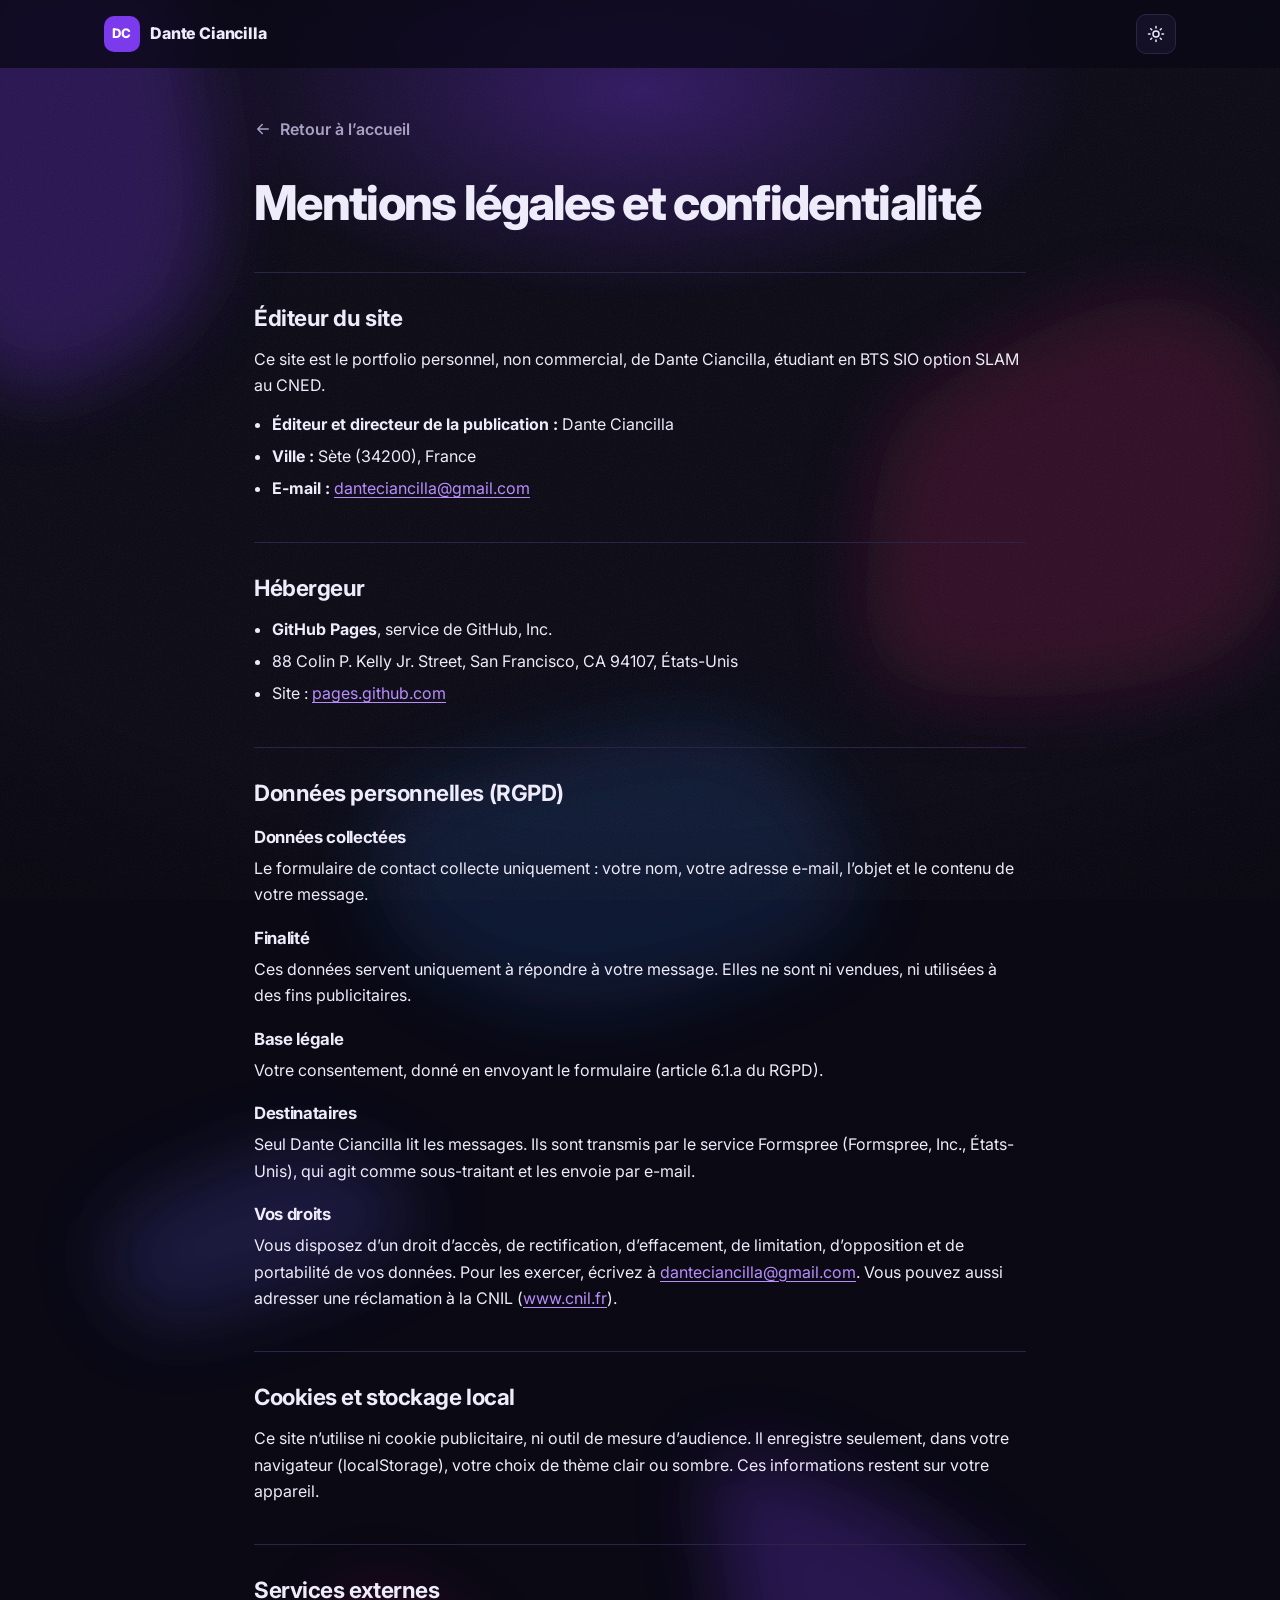
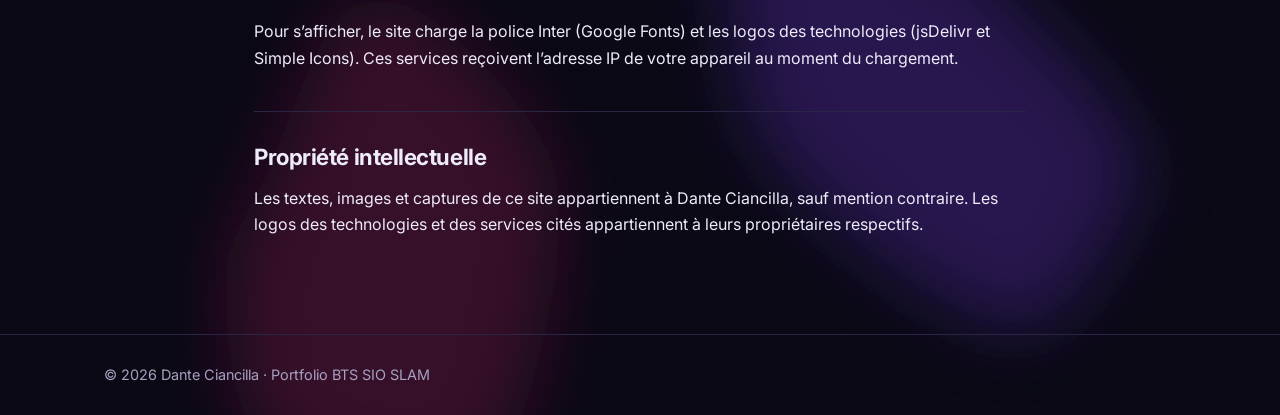
==== commit dc94b8c6: "Fond : taches de couleur floues aux formes variées, points de l'accueil uniformes - Les taches sont " ====
--- a/mentions-legales.html
+++ b/mentions-legales.html
@@ -23,7 +23,7 @@
   <link rel="preconnect" href="https://fonts.googleapis.com">
   <link rel="preconnect" href="https://fonts.gstatic.com" crossorigin>
   <link rel="stylesheet" href="https://fonts.googleapis.com/css2?family=Inter:wght@400;500;600;700;800&display=swap">
-  <link rel="stylesheet" href="style.css?v=202611071824">
+  <link rel="stylesheet" href="style.css?v=202611071844">
 
   <script>
     (function () {
@@ -49,8 +49,8 @@
       }, 4000);
     })();
   </script>
-  <script src="textes.js?v=202611071824" defer></script>
-  <script src="script.js?v=202611071824" defer></script>
+  <script src="textes.js?v=202611071844" defer></script>
+  <script src="script.js?v=202611071844" defer></script>
 </head>
 
 <body>
--- a/style.css
+++ b/style.css
@@ -25,7 +25,7 @@
    21. Mentions légales
    22. Vignettes : accroche, projets « À venir »
    24. Profil et compétences : agencement
-   25. Fond du site : lumière, halos et grain
+   25. Fond du site : lumière, taches de couleur et grain
    ===================================================================== */
 
 
@@ -590,16 +590,18 @@
   padding: calc(var(--header-h) + clamp(40px, 7vw, 88px)) 0 clamp(32px, 4vw, 48px);
 }
 
-/* Décoration : grille de points qui s'estompe sur les bords */
+/* Décoration : grille de points, de la même force partout (centre et côtés),
+   qui s'efface seulement vers le bas de l'accueil */
 .hero::before {
   content: "";
   position: absolute;
   inset: 0;
   z-index: -1;
+  opacity: 0.6;           /* points plus discrets */
   background-image: radial-gradient(var(--dot) 1px, transparent 1px);
   background-size: 22px 22px;
-  -webkit-mask-image: radial-gradient(ellipse 75% 65% at 50% 35%, #000 30%, transparent 78%);
-  mask-image: radial-gradient(ellipse 75% 65% at 50% 35%, #000 30%, transparent 78%);
+  -webkit-mask-image: linear-gradient(to bottom, #000 60%, transparent);
+  mask-image: linear-gradient(to bottom, #000 60%, transparent);
   pointer-events: none;
 }
 
@@ -2839,28 +2841,26 @@
 
 
 /* =====================================================================
-   25. FOND DU SITE : LUMIÈRE, HALOS ET GRAIN
+   25. FOND DU SITE : LUMIÈRE, TACHES DE COULEUR ET GRAIN
    Trois calques placés derrière tout le contenu de la page :
-   - body::before : une lumière en haut de la page et des halos de
-     couleur sur les côtés, semés tout le long de la page. Ils défilent
-     avec la page : on en découvre de nouveaux en descendant ;
+   - body::before : une lumière en haut de la page et des taches de
+     couleur floues, semées tout le long de la page. Elles défilent
+     avec la page : on en découvre de nouvelles en descendant ;
    - html::before : un léger grain, comme sur une photo argentique ;
    - body::after  : les bords de l'écran un peu assombris (vignette).
    Le grain et la vignette sont fixes (« position: fixed ») : ils
    restent en place quand on fait défiler.
    ===================================================================== */
 :root {
-  --lumiere: rgba(8, 145, 178, 0.22);    /* lumière du haut (cyan) */
-  --halo-1: rgba(59, 130, 246, 0.14);    /* halo à gauche (bleu) */
-  --halo-2: rgba(20, 184, 166, 0.14);    /* halo à droite (turquoise) */
+  --lumiere: rgba(99, 102, 241, 0.12);   /* lumière du haut (indigo, pas cyan : le texte est cyan) */
+  --taches: url("images/taches-clair.svg");  /* taches très légères : violet, rose, indigo, pêche */
   --vignette: rgba(31, 58, 95, 0.07);    /* bords assombris */
   --grain-opacite: 0.05;
 }
 
 [data-theme="dark"] {
   --lumiere: rgba(124, 58, 237, 0.36);   /* violet */
-  --halo-1: rgba(124, 58, 237, 0.20);    /* violet */
-  --halo-2: rgba(219, 39, 119, 0.15);    /* magenta */
+  --taches: url("images/taches-sombre.svg"); /* violet, magenta, bleu, indigo */
   --vignette: rgba(0, 0, 0, 0.45);
   --grain-opacite: 0.07;
 }
@@ -2877,17 +2877,19 @@
   pointer-events: none;   /* ne gêne pas les clics */
 }
 
-/* Lumière du haut + halos de couleur, sur toute la hauteur de la page.
-   Chaque halo est dessiné dans une « tuile » répétée vers le bas (repeat-y).
-   Les deux tuiles n'ont pas la même hauteur (1400 px et 1900 px) :
-   les halos de gauche et de droite ne reviennent pas au même rythme. */
+/* Lumière du haut + taches de couleur, sur toute la hauteur de la page.
+   Les taches sont dans une image SVG (images/taches-clair.svg ou
+   taches-sombre.svg selon le thème) : 8 formes floues, toutes différentes
+   (taille, forme, couleur), qui alternent gauche / milieu / droite.
+   L'image fait 1440 x 3200 px et se répète vers le bas (repeat-y).
+   max(100%, 1200px) : sur téléphone, l'image garde une taille correcte
+   (on en voit le centre) au lieu de devenir minuscule. */
 body::before {
   position: absolute;
   inset: 0;               /* toute la page, pas seulement l'écran */
   background:
     radial-gradient(50vw 300px at 50% 90px, var(--lumiere), transparent 70%) no-repeat,
-    radial-gradient(520px 420px at 4% 50%, var(--halo-1), transparent 70%) 0 -200px / 100% 1400px repeat-y,
-    radial-gradient(520px 420px at 96% 50%, var(--halo-2), transparent 70%) 0 -250px / 100% 1900px repeat-y;
+    var(--taches) center top / max(100%, 1200px) auto repeat-y;
 }
 
 /* Vignette : les bords de l'écran légèrement plus sombres (fixe) */
